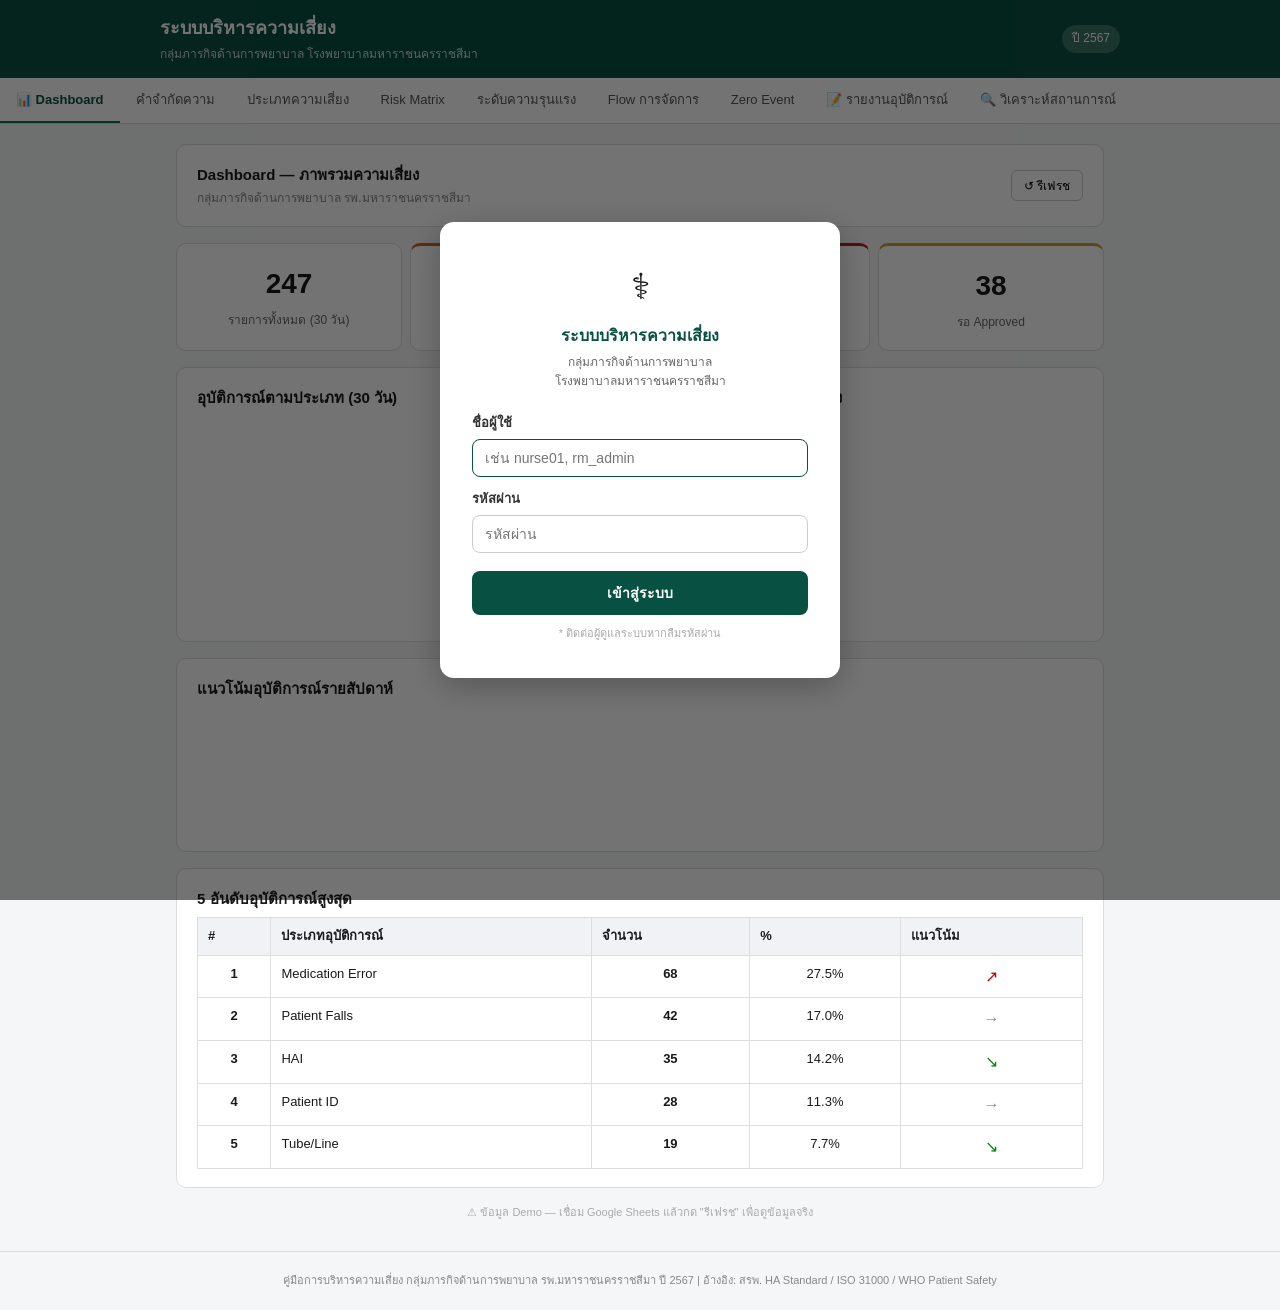
==== index.html @ 4224be3a "Add files via upload" ====
<!DOCTYPE html>
<html lang="th">
<head>
  <meta charset="UTF-8" />
  <meta name="viewport" content="width=device-width, initial-scale=1.0" />
  <title>ระบบบริหารความเสี่ยง — รพ.มหาราชนครราชสีมา</title>
  <link rel="stylesheet" href="css/style.css" />
  <link rel="stylesheet" href="css/auth.css" />
</head>
<body>

  <header class="app-header">
    <div class="header-inner">
      <div>
        <h1>ระบบบริหารความเสี่ยง</h1>
        <p>กลุ่มภารกิจด้านการพยาบาล โรงพยาบาลมหาราชนครราชสีมา</p>
      </div>
      <span class="version-badge">ปี 2567</span>
    </div>
  </header>

  <nav class="tab-nav" id="tab-nav">
    <button class="tab-btn active" data-tab="dashboard">📊 Dashboard</button>
    <button class="tab-btn" data-tab="knowledge">คำจำกัดความ</button>
    <button class="tab-btn" data-tab="types">ประเภทความเสี่ยง</button>
    <button class="tab-btn" data-tab="matrix">Risk Matrix</button>
    <button class="tab-btn" data-tab="severity">ระดับความรุนแรง</button>
    <button class="tab-btn" data-tab="flow">Flow การจัดการ</button>
    <button class="tab-btn" data-tab="zero">Zero Event</button>
    <button class="tab-btn" data-tab="report">📝 รายงานอุบัติการณ์</button>
    <button class="tab-btn" data-tab="analyze">🔍 วิเคราะห์สถานการณ์</button>
  </nav>

  <main class="app-main">
    <section id="tab-dashboard" class="tab-section active" data-page="pages/dashboard.html"></section>
    <section id="tab-knowledge" class="tab-section"        data-page="pages/knowledge.html"></section>
    <section id="tab-types"     class="tab-section"        data-page="pages/types.html"></section>
    <section id="tab-matrix"    class="tab-section"        data-page="pages/matrix.html"></section>
    <section id="tab-severity"  class="tab-section"        data-page="pages/severity.html"></section>
    <section id="tab-flow"      class="tab-section"        data-page="pages/flow.html"></section>
    <section id="tab-zero"      class="tab-section"        data-page="pages/zero.html"></section>
    <section id="tab-report"    class="tab-section"        data-page="pages/report.html"></section>
    <section id="tab-analyze"   class="tab-section"        data-page="pages/analyze.html"></section>
  </main>

  <footer class="app-footer">
    คู่มือการบริหารความเสี่ยง กลุ่มภารกิจด้านการพยาบาล รพ.มหาราชนครราชสีมา ปี 2567 |
    อ้างอิง: สรพ. HA Standard / ISO 31000 / WHO Patient Safety
  </footer>

  <script src="js/config.js"></script>
  <script src="js/auth.js"></script>
  <script src="js/app.js"></script>
  <script src="js/matrix.js"></script>
  <script src="js/dashboard.js"></script>
  <script src="js/report.js"></script>
  <script src="js/analyzer.js"></script>
  <script src="js/pdf.js"></script>
</body>
</html>
---- css/style.css ----
/* ===========================
   Hospital Risk App — style.css
   =========================== */

:root {
  --teal-50: #E1F5EE; --teal-600: #0F6E56; --teal-800: #085041;
  --blue-50: #E6F1FB; --blue-600: #185FA5; --blue-800: #0C447C;
  --amber-50: #FAEEDA; --amber-600: #854F0B; --amber-800: #633806;
  --red-50: #FCEBEB; --red-600: #A32D2D; --red-800: #791F1F;
  --purple-50: #EEEDFE; --purple-600: #534AB7; --purple-800: #3C3489;
  --green-50: #EAF3DE; --green-600: #3B6D11; --green-800: #27500A;
  --coral-50: #FAECE7; --coral-800: #712B13;

  --text-primary: #1a1a1a;
  --text-secondary: #555;
  --text-muted: #888;
  --border: #ddd;
  --bg: #f5f6f8;
  --surface: #fff;
  --radius: 10px;
  --radius-sm: 6px;
}

* { box-sizing: border-box; margin: 0; padding: 0; }
body { font-family: 'Segoe UI', 'Noto Sans Thai', sans-serif; background: var(--bg); color: var(--text-primary); font-size: 14px; line-height: 1.6; }

/* ---- HEADER ---- */
.app-header { background: var(--teal-800); color: #fff; padding: 14px 20px; }
.header-inner { max-width: 960px; margin: 0 auto; display: flex; align-items: center; justify-content: space-between; }
.app-header h1 { font-size: 18px; font-weight: 600; }
.app-header p { font-size: 12px; opacity: .8; margin-top: 2px; }
.version-badge { background: rgba(255,255,255,.2); padding: 4px 10px; border-radius: 99px; font-size: 12px; white-space: nowrap; }

/* ---- NAV ---- */
.tab-nav { background: var(--surface); border-bottom: 1px solid var(--border); display: flex; gap: 0; overflow-x: auto; }
.tab-nav::-webkit-scrollbar { height: 0; }
.tab-btn { padding: 11px 16px; font-size: 13px; font-family: inherit; background: none; border: none; border-bottom: 2px solid transparent; cursor: pointer; color: var(--text-secondary); white-space: nowrap; transition: all .15s; }
.tab-btn:hover { color: var(--teal-600); background: var(--teal-50); }
.tab-btn.active { color: var(--teal-800); border-bottom-color: var(--teal-600); font-weight: 600; }

/* ---- MAIN ---- */
.app-main { max-width: 960px; margin: 0 auto; padding: 20px 16px; }
.tab-section { display: none; }
.tab-section.active { display: block; }

/* ---- CARDS ---- */
.card { background: var(--surface); border: 1px solid var(--border); border-radius: var(--radius); padding: 18px 20px; margin-bottom: 16px; }
.card-title { font-size: 15px; font-weight: 600; color: var(--text-primary); margin-bottom: 6px; }
.card-sub { font-size: 12px; color: var(--text-muted); margin-bottom: 12px; }

/* ---- GRID ---- */
.grid-2 { display: grid; grid-template-columns: repeat(auto-fit, minmax(260px, 1fr)); gap: 12px; }
.grid-3 { display: grid; grid-template-columns: repeat(auto-fit, minmax(200px, 1fr)); gap: 10px; }
.grid-4 { display: grid; grid-template-columns: repeat(auto-fit, minmax(160px, 1fr)); gap: 8px; }

/* ---- BADGE ---- */
.badge { display: inline-block; padding: 2px 9px; border-radius: 99px; font-size: 11px; font-weight: 600; }
.badge-teal { background: var(--teal-50); color: var(--teal-800); }
.badge-blue { background: var(--blue-50); color: var(--blue-800); }
.badge-amber { background: var(--amber-50); color: var(--amber-800); }
.badge-red { background: var(--red-50); color: var(--red-800); }
.badge-purple { background: var(--purple-50); color: var(--purple-800); }
.badge-green { background: var(--green-50); color: var(--green-800); }

/* ---- INFO BLOCKS ---- */
.info-block { padding: 12px 14px; border-radius: var(--radius-sm); margin-bottom: 8px; }
.info-block-title { font-size: 13px; font-weight: 600; margin-bottom: 3px; }
.info-block-desc { font-size: 12px; opacity: .85; }

/* ---- TABLE ---- */
.data-table { width: 100%; border-collapse: collapse; font-size: 13px; }
.data-table th, .data-table td { border: 1px solid var(--border); padding: 8px 10px; text-align: left; vertical-align: top; }
.data-table th { background: #f0f2f5; font-weight: 600; }
.data-table tr:hover td { background: #fafbfc; }

/* ---- RISK TYPE CARDS ---- */
.type-card { background: var(--surface); border: 1px solid var(--border); border-left-width: 4px; border-radius: var(--radius); padding: 14px 16px; cursor: pointer; transition: all .15s; }
.type-card:hover { box-shadow: 0 2px 8px rgba(0,0,0,.08); transform: translateY(-1px); }
.type-card.selected { box-shadow: 0 0 0 2px currentColor; }
.type-card-title { font-size: 13px; font-weight: 600; margin: 6px 0 4px; }
.type-card-desc { font-size: 12px; color: var(--text-secondary); line-height: 1.5; }
.detail-panel { margin-top: 12px; padding: 16px; background: #f8f9fa; border-radius: var(--radius); border-left: 4px solid var(--teal-600); display: none; }
.detail-panel.show { display: block; }
.detail-panel h3 { font-size: 14px; font-weight: 600; margin-bottom: 8px; }
.bullet-list { list-style: none; }
.bullet-list li { font-size: 13px; color: var(--text-secondary); padding: 4px 0 4px 16px; position: relative; }
.bullet-list li::before { content: "–"; position: absolute; left: 0; color: var(--text-muted); }

/* ---- MATRIX ---- */
.matrix-scroll { overflow-x: auto; }
.matrix-tbl { border-collapse: collapse; min-width: 480px; }
.matrix-tbl th, .matrix-tbl td { border: 1px solid #ccc; text-align: center; }
.matrix-tbl th { background: #f0f2f5; font-size: 12px; padding: 8px 6px; }
.matrix-cell { width: 76px; height: 56px; cursor: pointer; transition: filter .12s; vertical-align: middle; }
.matrix-cell:hover { filter: brightness(.85); }
.cell-score { font-size: 18px; font-weight: 700; display: block; }
.cell-tag { font-size: 10px; display: block; }
.matrix-legend { display: flex; flex-wrap: wrap; gap: 10px; margin-bottom: 14px; }
.leg-item { display: flex; align-items: center; gap: 6px; font-size: 12px; color: var(--text-secondary); }
.leg-box { width: 14px; height: 14px; border-radius: 3px; }
.matrix-tooltip { display: none; margin-top: 12px; padding: 14px; background: #f8f9fa; border-radius: var(--radius); border-left: 4px solid #ccc; }
.matrix-tooltip.show { display: block; }
.matrix-tooltip-title { font-size: 14px; font-weight: 600; margin-bottom: 6px; }
.matrix-tooltip-body { font-size: 13px; color: var(--text-secondary); line-height: 1.7; }

/* ---- SEVERITY / LIKELIHOOD ---- */
.sev-row { display: flex; align-items: flex-start; border-bottom: 1px solid var(--border); }
.sev-row:last-child { border: none; }
.sev-num { width: 40px; height: 40px; display: flex; align-items: center; justify-content: center; font-size: 16px; font-weight: 700; flex-shrink: 0; }
.sev-body { padding: 10px 12px; flex: 1; }
.sev-label { font-size: 13px; font-weight: 600; }
.sev-desc { font-size: 12px; color: var(--text-secondary); margin-top: 2px; }
.sev-note { font-size: 11px; color: var(--text-muted); margin-top: 3px; font-style: italic; }
.sev-equiv { display: inline-block; margin-top: 5px; font-size: 10px; padding: 2px 8px; border-radius: 99px; }

/* ---- FLOW ---- */
.flow-list { display: flex; flex-direction: column; gap: 0; }
.flow-step { display: flex; gap: 14px; padding: 12px 0; position: relative; cursor: pointer; }
.flow-step:not(:last-child)::after { content: ""; position: absolute; left: 17px; top: 50px; bottom: -12px; width: 2px; background: var(--border); }
.flow-dot { width: 36px; height: 36px; border-radius: 50%; display: flex; align-items: center; justify-content: center; font-size: 14px; font-weight: 700; flex-shrink: 0; }
.flow-body { flex: 1; padding-top: 4px; }
.flow-title { font-size: 14px; font-weight: 600; }
.flow-sub { font-size: 12px; color: var(--text-secondary); margin-top: 2px; }
.flow-detail { font-size: 13px; color: var(--text-secondary); margin-top: 10px; padding: 12px 14px; background: #f8f9fa; border-radius: var(--radius-sm); display: none; line-height: 1.7; }
.flow-detail.show { display: block; }
.flow-chev { font-size: 11px; color: var(--text-muted); padding-top: 8px; flex-shrink: 0; transition: transform .2s; }
.flow-chev.open { transform: rotate(180deg); }

/* ---- FORM ---- */
.form-group { margin-bottom: 16px; }
.form-label { display: block; font-size: 13px; font-weight: 600; margin-bottom: 5px; color: var(--text-primary); }
.form-label span { color: #c00; font-size: 12px; }
.form-input, .form-select, .form-textarea {
  width: 100%; padding: 9px 12px; font-size: 13px; font-family: inherit;
  border: 1px solid var(--border); border-radius: var(--radius-sm);
  background: #fff; color: var(--text-primary); transition: border .15s;
}
.form-input:focus, .form-select:focus, .form-textarea:focus { outline: none; border-color: var(--teal-600); }
.form-textarea { min-height: 80px; resize: vertical; }
.form-row { display: grid; grid-template-columns: 1fr 1fr; gap: 14px; }
@media (max-width: 500px) { .form-row { grid-template-columns: 1fr; } }
.form-section-title { font-size: 13px; font-weight: 700; color: var(--teal-800); border-bottom: 1px solid var(--border); padding-bottom: 6px; margin: 18px 0 12px; }
.submit-btn { display: block; width: 100%; padding: 11px; font-size: 14px; font-weight: 700; font-family: inherit; background: var(--teal-600); color: #fff; border: none; border-radius: var(--radius-sm); cursor: pointer; transition: background .15s; }
.submit-btn:hover { background: var(--teal-800); }
.submit-btn:disabled { background: #aaa; cursor: not-allowed; }

.score-display { display: flex; align-items: center; gap: 10px; padding: 12px 14px; border-radius: var(--radius-sm); border: 2px solid; margin-top: 12px; }
.score-num { font-size: 28px; font-weight: 700; }
.score-label { font-size: 14px; font-weight: 600; }
.score-action { font-size: 12px; margin-top: 3px; }

.status-bar { padding: 12px 16px; border-radius: var(--radius-sm); font-size: 13px; text-align: center; display: none; }
.status-bar.show { display: block; }
.status-success { background: var(--green-50); color: var(--green-800); border: 1px solid #aee0a0; }
.status-error { background: var(--red-50); color: var(--red-800); border: 1px solid #f0aaaa; }
.status-loading { background: var(--blue-50); color: var(--blue-800); border: 1px solid #a8c8f0; }

/* ---- ANALYZER ---- */
.example-chips { display: flex; flex-wrap: wrap; gap: 6px; margin: 8px 0; }
.chip { font-size: 11px; padding: 4px 10px; border: 1px solid var(--border); border-radius: 99px; background: #fff; color: var(--text-secondary); cursor: pointer; font-family: inherit; transition: all .12s; }
.chip:hover { background: var(--teal-50); color: var(--teal-800); border-color: var(--teal-600); }
.result-row { display: flex; justify-content: space-between; align-items: center; padding: 9px 0; border-bottom: 1px solid var(--border); font-size: 13px; }
.result-row:last-child { border: none; }
.result-label { color: var(--text-secondary); }
.result-val { font-weight: 600; }
.action-item { display: flex; gap: 8px; align-items: flex-start; padding: 5px 0; font-size: 13px; color: var(--text-secondary); }
.action-n { width: 20px; height: 20px; border-radius: 50%; background: var(--teal-50); color: var(--teal-800); display: flex; align-items: center; justify-content: center; font-size: 11px; font-weight: 700; flex-shrink: 0; }

/* ---- BAND CARDS ---- */
.band-card { padding: 12px 14px; border-radius: var(--radius-sm); }
.band-score { font-size: 20px; font-weight: 700; }
.band-label { font-size: 13px; font-weight: 600; margin-top: 2px; }
.band-action { font-size: 11px; margin-top: 4px; opacity: .85; }
.band-time { font-size: 11px; font-weight: 600; margin-top: 3px; }

/* ---- ZERO EVENT ---- */
.zero-item { display: flex; gap: 10px; padding: 10px 0; border-bottom: 1px solid var(--border); }
.zero-item:last-child { border: none; }
.zero-num { width: 24px; height: 24px; border-radius: 4px; background: var(--red-50); color: var(--red-800); display: flex; align-items: center; justify-content: center; font-size: 12px; font-weight: 700; flex-shrink: 0; }

/* ---- FOOTER ---- */
.app-footer { text-align: center; font-size: 11px; color: var(--text-muted); padding: 20px 16px; border-top: 1px solid var(--border); margin-top: 10px; }

/* ---- RESPONSIVE ---- */
@media (max-width: 640px) {
  .app-header h1 { font-size: 15px; }
  .tab-btn { padding: 10px 12px; font-size: 12px; }
  .card { padding: 14px 16px; }
}
---- css/auth.css ----
/* auth.css — Login screen & user bar */
#login-overlay {
  position:fixed;inset:0;background:rgba(0,0,0,.55);
  display:flex;align-items:center;justify-content:center;z-index:9999;
}
.login-box {
  background:#fff;border-radius:14px;padding:36px 32px;width:100%;max-width:400px;
  box-shadow:0 8px 32px rgba(0,0,0,.25);
}
.login-logo { text-align:center;margin-bottom:22px; }
.login-logo-icon { font-size:36px;margin-bottom:8px; }
.login-logo h2 { font-size:16px;font-weight:700;color:#085041; }
.login-logo p  { font-size:12px;color:#666;margin-top:4px;line-height:1.6; }
.login-error { background:#FFEBEB;color:#8B0000;border:1px solid #f0aaaa;padding:8px 12px;border-radius:6px;font-size:12px;margin-bottom:12px; }
.login-label { display:block;font-size:13px;font-weight:600;margin-bottom:5px;color:#333; }
.login-input {
  width:100%;padding:10px 12px;font-size:14px;border:1px solid #ccc;
  border-radius:8px;font-family:inherit;transition:border .15s;
}
.login-input:focus { outline:none;border-color:#085041; }
.login-btn {
  display:block;width:100%;margin-top:18px;padding:11px;font-size:14px;font-weight:700;
  font-family:inherit;background:#085041;color:#fff;border:none;border-radius:8px;cursor:pointer;
  transition:background .15s;
}
.login-btn:hover { background:#0F6E56; }
.login-hint { font-size:11px;color:#aaa;text-align:center;margin-top:10px; }

/* user bar */
.user-bar {
  display:flex;align-items:center;gap:12px;margin-left:auto;
  font-size:12px;color:rgba(255,255,255,.9);
}
.user-role-badge {
  display:inline-block;background:rgba(255,255,255,.2);
  padding:1px 8px;border-radius:99px;font-size:11px;margin-left:4px;
}
.logout-btn {
  font-size:12px;padding:4px 12px;border:1px solid rgba(255,255,255,.4);
  border-radius:99px;background:transparent;color:#fff;cursor:pointer;
  font-family:inherit;transition:background .15s;
}
.logout-btn:hover { background:rgba(255,255,255,.15); }
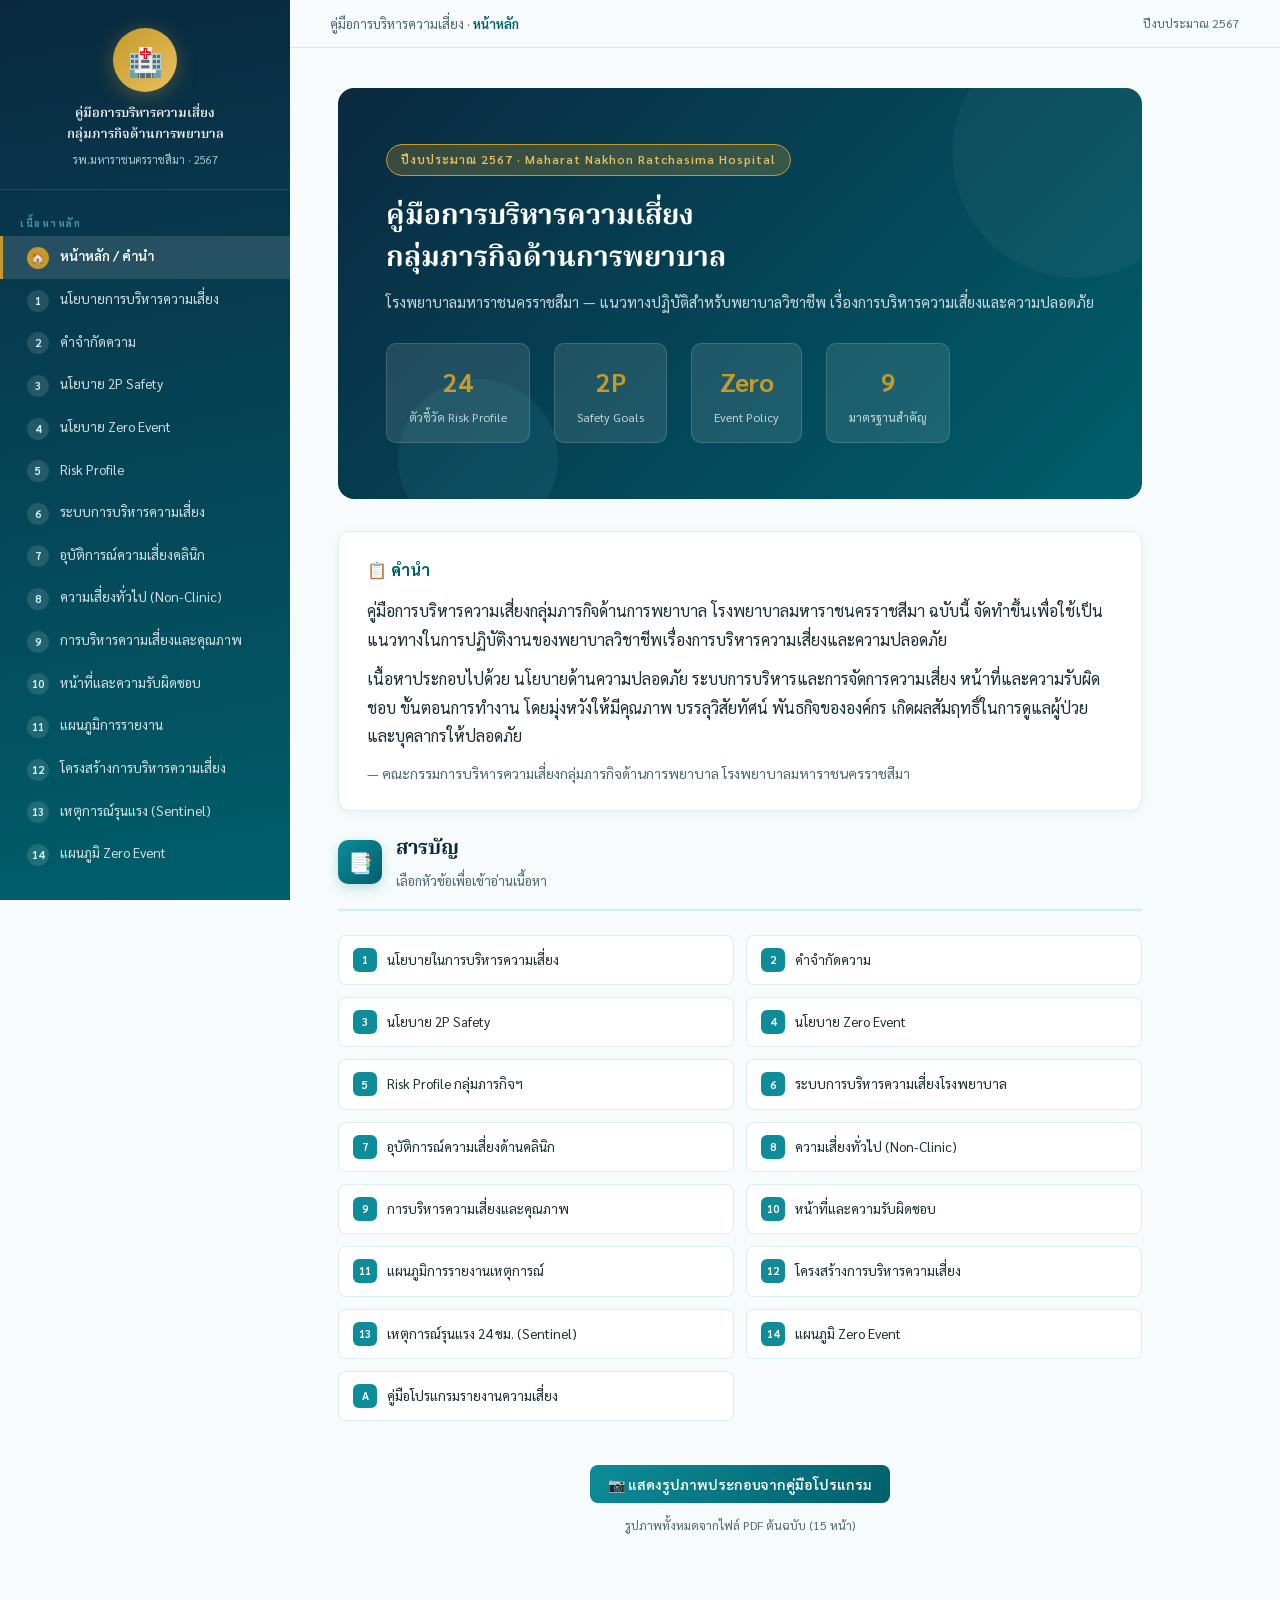
==== commit 80f753df: "Update index.html" ====
--- a/index.html
+++ b/index.html
@@ -1,60 +1,1830 @@
 <!DOCTYPE html>
 <html lang="th">
 <head>
-  <meta charset="UTF-8" />
-  <meta name="viewport" content="width=device-width, initial-scale=1.0" />
-  <title>ระบบบริหารความเสี่ยง — รพ.มหาราชนครราชสีมา</title>
-  <link rel="stylesheet" href="css/style.css" />
-  <link rel="stylesheet" href="css/auth.css" />
+<meta charset="UTF-8">
+<meta name="viewport" content="width=device-width, initial-scale=1.0">
+<title>คู่มือการบริหารความเสี่ยง กลุ่มภารกิจด้านการพยาบาล รพ.มหาราชนครราชสีมา</title>
+<link rel="preconnect" href="https://fonts.googleapis.com">
+<link rel="preconnect" href="https://fonts.gstatic.com" crossorigin>
+<link href="https://fonts.googleapis.com/css2?family=Sarabun:wght@300;400;500;600;700&family=Noto+Serif+Thai:wght@400;600;700&display=swap" rel="stylesheet">
+<style>
+  :root {
+    --teal-dark: #005f6b;
+    --teal-mid: #0e8c99;
+    --teal-light: #5ec8d4;
+    --teal-pale: #cef0f4;
+    --cream: #f7fbfb;
+    --navy: #0a2940;
+    --gold: #c59a2a;
+    --text-main: #1a2e35;
+    --text-muted: #4a6870;
+    --sidebar-w: 290px;
+  }
+
+  * { box-sizing: border-box; margin: 0; padding: 0; }
+
+  body {
+    font-family: 'Sarabun', sans-serif;
+    background: var(--cream);
+    color: var(--text-main);
+    display: flex;
+    min-height: 100vh;
+    font-size: 16px;
+    line-height: 1.8;
+  }
+
+  /* ===== SIDEBAR ===== */
+  #sidebar {
+    width: var(--sidebar-w);
+    min-width: var(--sidebar-w);
+    background: linear-gradient(170deg, var(--navy) 0%, var(--teal-dark) 100%);
+    position: fixed;
+    top: 0; left: 0;
+    height: 100vh;
+    overflow-y: auto;
+    z-index: 100;
+    transition: transform 0.3s ease;
+    display: flex;
+    flex-direction: column;
+  }
+
+  #sidebar::-webkit-scrollbar { width: 4px; }
+  #sidebar::-webkit-scrollbar-thumb { background: var(--teal-light); border-radius: 4px; }
+
+  .sidebar-header {
+    padding: 28px 20px 20px;
+    border-bottom: 1px solid rgba(255,255,255,0.12);
+    text-align: center;
+  }
+
+  .sidebar-logo {
+    width: 64px; height: 64px;
+    background: linear-gradient(135deg, var(--gold), #e8c060);
+    border-radius: 50%;
+    display: flex; align-items: center; justify-content: center;
+    margin: 0 auto 12px;
+    font-size: 28px;
+    box-shadow: 0 4px 20px rgba(197,154,42,0.35);
+  }
+
+  .sidebar-title {
+    color: #fff;
+    font-family: 'Noto Serif Thai', serif;
+    font-size: 13px;
+    font-weight: 600;
+    line-height: 1.6;
+    opacity: 0.95;
+  }
+
+  .sidebar-subtitle {
+    color: var(--teal-pale);
+    font-size: 11px;
+    margin-top: 4px;
+    opacity: 0.8;
+  }
+
+  nav { flex: 1; padding: 12px 0; }
+
+  .nav-section-label {
+    padding: 12px 20px 4px;
+    font-size: 10px;
+    font-weight: 700;
+    letter-spacing: 1.5px;
+    text-transform: uppercase;
+    color: var(--teal-light);
+    opacity: 0.7;
+  }
+
+  .nav-item {
+    display: block;
+    padding: 10px 20px 10px 24px;
+    color: rgba(255,255,255,0.82);
+    text-decoration: none;
+    font-size: 13.5px;
+    font-weight: 400;
+    cursor: pointer;
+    border-left: 3px solid transparent;
+    transition: all 0.2s ease;
+    position: relative;
+    line-height: 1.5;
+  }
+
+  .nav-item:hover {
+    background: rgba(255,255,255,0.08);
+    color: #fff;
+    border-left-color: var(--teal-light);
+  }
+
+  .nav-item.active {
+    background: rgba(255,255,255,0.12);
+    color: #fff;
+    border-left-color: var(--gold);
+    font-weight: 600;
+  }
+
+  .nav-num {
+    display: inline-block;
+    width: 22px;
+    height: 22px;
+    background: rgba(255,255,255,0.12);
+    border-radius: 50%;
+    font-size: 11px;
+    font-weight: 700;
+    text-align: center;
+    line-height: 22px;
+    margin-right: 8px;
+    flex-shrink: 0;
+    vertical-align: middle;
+    color: var(--teal-pale);
+  }
+
+  .nav-item.active .nav-num {
+    background: var(--gold);
+    color: var(--navy);
+  }
+
+  /* ===== MAIN CONTENT ===== */
+  #main {
+    margin-left: var(--sidebar-w);
+    flex: 1;
+    min-height: 100vh;
+  }
+
+  /* Top bar */
+  #topbar {
+    position: sticky;
+    top: 0;
+    background: rgba(247,251,251,0.92);
+    backdrop-filter: blur(12px);
+    -webkit-backdrop-filter: blur(12px);
+    border-bottom: 1px solid rgba(14,140,153,0.15);
+    padding: 12px 40px;
+    display: flex;
+    align-items: center;
+    justify-content: space-between;
+    z-index: 50;
+  }
+
+  .topbar-breadcrumb {
+    font-size: 13px;
+    color: var(--text-muted);
+  }
+  .topbar-breadcrumb span { color: var(--teal-dark); font-weight: 600; }
+
+  .menu-toggle {
+    display: none;
+    background: var(--teal-dark);
+    color: #fff;
+    border: none;
+    border-radius: 6px;
+    padding: 8px 12px;
+    cursor: pointer;
+    font-size: 18px;
+  }
+
+  /* Content area */
+  #content {
+    padding: 40px 48px 80px;
+    max-width: 900px;
+  }
+
+  /* Section styles */
+  .section {
+    display: none;
+    animation: fadeIn 0.4s ease;
+  }
+
+  .section.active { display: block; }
+
+  @keyframes fadeIn {
+    from { opacity: 0; transform: translateY(10px); }
+    to   { opacity: 1; transform: translateY(0); }
+  }
+
+  /* Cover / home section */
+  .cover-hero {
+    background: linear-gradient(135deg, var(--navy) 0%, var(--teal-dark) 100%);
+    border-radius: 16px;
+    padding: 56px 48px;
+    color: #fff;
+    margin-bottom: 32px;
+    position: relative;
+    overflow: hidden;
+  }
+
+  .cover-hero::before {
+    content: '';
+    position: absolute;
+    top: -60px; right: -60px;
+    width: 250px; height: 250px;
+    border-radius: 50%;
+    background: rgba(255,255,255,0.04);
+  }
+
+  .cover-hero::after {
+    content: '';
+    position: absolute;
+    bottom: -40px; left: 60px;
+    width: 160px; height: 160px;
+    border-radius: 50%;
+    background: rgba(94,200,212,0.08);
+  }
+
+  .cover-badge {
+    display: inline-block;
+    background: rgba(197,154,42,0.25);
+    border: 1px solid var(--gold);
+    color: #e8c060;
+    font-size: 12px;
+    font-weight: 600;
+    letter-spacing: 1px;
+    padding: 4px 14px;
+    border-radius: 20px;
+    margin-bottom: 20px;
+  }
+
+  .cover-hero h1 {
+    font-family: 'Noto Serif Thai', serif;
+    font-size: 28px;
+    font-weight: 700;
+    line-height: 1.5;
+    margin-bottom: 8px;
+  }
+
+  .cover-hero p {
+    font-size: 15px;
+    opacity: 0.78;
+    margin-bottom: 28px;
+  }
+
+  .cover-stats {
+    display: flex;
+    gap: 24px;
+    flex-wrap: wrap;
+  }
+
+  .stat-box {
+    background: rgba(255,255,255,0.1);
+    border: 1px solid rgba(255,255,255,0.15);
+    border-radius: 10px;
+    padding: 14px 22px;
+    text-align: center;
+    min-width: 110px;
+  }
+
+  .stat-num {
+    font-size: 26px;
+    font-weight: 700;
+    color: var(--gold);
+    display: block;
+  }
+
+  .stat-label {
+    font-size: 12px;
+    opacity: 0.75;
+    margin-top: 2px;
+  }
+
+  /* Section heading */
+  .section-heading {
+    display: flex;
+    align-items: center;
+    gap: 14px;
+    margin-bottom: 24px;
+    padding-bottom: 16px;
+    border-bottom: 2px solid var(--teal-pale);
+  }
+
+  .heading-icon {
+    width: 44px; height: 44px;
+    background: linear-gradient(135deg, var(--teal-mid), var(--teal-dark));
+    border-radius: 10px;
+    display: flex; align-items: center; justify-content: center;
+    font-size: 20px;
+    flex-shrink: 0;
+    box-shadow: 0 4px 12px rgba(14,140,153,0.25);
+  }
+
+  .section-heading h2 {
+    font-family: 'Noto Serif Thai', serif;
+    font-size: 20px;
+    color: var(--navy);
+    font-weight: 700;
+  }
+
+  .section-heading .sub {
+    font-size: 13px;
+    color: var(--text-muted);
+    margin-top: 2px;
+  }
+
+  /* Card */
+  .card {
+    background: #fff;
+    border-radius: 12px;
+    border: 1px solid rgba(14,140,153,0.12);
+    padding: 24px 28px;
+    margin-bottom: 20px;
+    box-shadow: 0 2px 12px rgba(0,95,107,0.06);
+    transition: box-shadow 0.2s;
+  }
+
+  .card:hover { box-shadow: 0 4px 20px rgba(0,95,107,0.12); }
+
+  .card h3 {
+    font-size: 16px;
+    font-weight: 700;
+    color: var(--teal-dark);
+    margin-bottom: 12px;
+    display: flex;
+    align-items: center;
+    gap: 8px;
+  }
+
+  .card p { color: var(--text-main); margin-bottom: 10px; }
+  .card p:last-child { margin-bottom: 0; }
+
+  /* Definition term */
+  .def-term {
+    background: linear-gradient(90deg, var(--teal-pale), transparent);
+    border-left: 4px solid var(--teal-mid);
+    border-radius: 0 8px 8px 0;
+    padding: 14px 18px;
+    margin-bottom: 14px;
+  }
+
+  .def-term strong {
+    color: var(--teal-dark);
+    font-size: 15px;
+    display: block;
+    margin-bottom: 4px;
+  }
+
+  .def-term p { margin: 0; font-size: 14.5px; color: var(--text-main); }
+
+  /* Alert boxes */
+  .alert {
+    border-radius: 10px;
+    padding: 16px 20px;
+    margin-bottom: 16px;
+    display: flex;
+    gap: 12px;
+    align-items: flex-start;
+  }
+
+  .alert-icon { font-size: 20px; flex-shrink: 0; margin-top: 2px; }
+
+  .alert-info { background: #e8f7f9; border: 1px solid var(--teal-light); }
+  .alert-warn { background: #fff8e8; border: 1px solid var(--gold); }
+  .alert-danger { background: #fff0f0; border: 1px solid #e05555; }
+  .alert-success { background: #f0fff4; border: 1px solid #48bb78; }
+
+  .alert-info .alert-title { color: var(--teal-dark); }
+  .alert-warn .alert-title { color: #8a6a00; }
+  .alert-danger .alert-title { color: #c53030; }
+  .alert-success .alert-title { color: #276749; }
+
+  .alert-title { font-weight: 700; font-size: 14px; margin-bottom: 4px; }
+  .alert p { font-size: 14px; margin: 0; }
+
+  /* Table */
+  .tbl-wrap { overflow-x: auto; margin-bottom: 20px; }
+
+  table {
+    width: 100%;
+    border-collapse: collapse;
+    font-size: 14px;
+  }
+
+  thead { background: linear-gradient(90deg, var(--teal-dark), var(--teal-mid)); color: #fff; }
+
+  thead th {
+    padding: 12px 14px;
+    text-align: left;
+    font-weight: 600;
+    font-size: 13px;
+  }
+
+  tbody tr { border-bottom: 1px solid #e2eff1; }
+  tbody tr:nth-child(even) { background: #f0fafc; }
+  tbody td { padding: 11px 14px; vertical-align: top; }
+
+  .badge {
+    display: inline-block;
+    padding: 2px 10px;
+    border-radius: 12px;
+    font-size: 12px;
+    font-weight: 600;
+  }
+
+  .badge-low { background: #e8f5e9; color: #2e7d32; }
+  .badge-med { background: #fff8e1; color: #f57f17; }
+  .badge-high { background: #ffebee; color: #c62828; }
+  .badge-teal { background: var(--teal-pale); color: var(--teal-dark); }
+
+  /* Risk level severity colors */
+  .sev-A, .sev-B { color: #1b5e20; background: #e8f5e9; }
+  .sev-C, .sev-D { color: #e65100; background: #fff3e0; }
+  .sev-E, .sev-F { color: #bf360c; background: #fbe9e7; }
+  .sev-G, .sev-H, .sev-I { color: #b71c1c; background: #ffebee; }
+
+  .sev-badge {
+    display: inline-block;
+    padding: 3px 10px;
+    border-radius: 6px;
+    font-weight: 700;
+    font-size: 13px;
+  }
+
+  /* Policy box */
+  .policy-box {
+    background: #fff;
+    border: 2px solid var(--teal-mid);
+    border-radius: 14px;
+    padding: 28px;
+    margin-bottom: 20px;
+    position: relative;
+  }
+
+  .policy-box h3 {
+    font-family: 'Noto Serif Thai', serif;
+    color: var(--navy);
+    font-size: 17px;
+    margin-bottom: 16px;
+    padding-bottom: 10px;
+    border-bottom: 1px dashed var(--teal-pale);
+  }
+
+  /* Goal items */
+  .goal-row {
+    display: grid;
+    grid-template-columns: 1fr 1fr;
+    gap: 16px;
+    margin-bottom: 16px;
+  }
+
+  .goal-card {
+    background: linear-gradient(135deg, var(--navy), var(--teal-dark));
+    border-radius: 10px;
+    padding: 18px;
+    color: #fff;
+  }
+
+  .goal-card .letter {
+    font-size: 28px;
+    font-weight: 900;
+    color: var(--gold);
+    line-height: 1;
+  }
+
+  .goal-card .patient-label {
+    font-size: 12px;
+    color: var(--teal-pale);
+    text-transform: uppercase;
+    letter-spacing: 1px;
+    margin-top: 2px;
+    margin-bottom: 6px;
+  }
+
+  .goal-card .patient-title {
+    font-size: 13.5px;
+    font-weight: 600;
+    margin-bottom: 4px;
+  }
+
+  .goal-card .personnel-title {
+    font-size: 12px;
+    opacity: 0.75;
+    border-top: 1px solid rgba(255,255,255,0.15);
+    padding-top: 6px;
+    margin-top: 6px;
+  }
+
+  /* Numbered list */
+  .num-list { list-style: none; padding: 0; }
+  .num-list li {
+    display: flex;
+    gap: 12px;
+    margin-bottom: 14px;
+    align-items: flex-start;
+  }
+
+  .num-circle {
+    width: 26px; height: 26px;
+    background: var(--teal-mid);
+    color: #fff;
+    border-radius: 50%;
+    display: flex; align-items: center; justify-content: center;
+    font-size: 12px;
+    font-weight: 700;
+    flex-shrink: 0;
+    margin-top: 1px;
+  }
+
+  /* Flow diagram */
+  .flow-box {
+    background: #fff;
+    border: 2px solid var(--teal-light);
+    border-radius: 10px;
+    padding: 14px 20px;
+    text-align: center;
+    font-size: 14px;
+    font-weight: 600;
+    color: var(--teal-dark);
+    margin: 8px 0;
+    position: relative;
+  }
+
+  .flow-arrow {
+    text-align: center;
+    color: var(--teal-mid);
+    font-size: 20px;
+    margin: 4px 0;
+  }
+
+  .flow-container { max-width: 480px; margin: 0 auto; }
+
+  /* Timeline / steps */
+  .step-list { padding: 0; list-style: none; }
+
+  .step-item {
+    display: flex;
+    gap: 16px;
+    margin-bottom: 20px;
+    position: relative;
+  }
+
+  .step-item::before {
+    content: '';
+    position: absolute;
+    left: 17px;
+    top: 36px;
+    bottom: -20px;
+    width: 2px;
+    background: var(--teal-pale);
+  }
+
+  .step-item:last-child::before { display: none; }
+
+  .step-dot {
+    width: 36px; height: 36px;
+    background: linear-gradient(135deg, var(--teal-mid), var(--teal-dark));
+    border-radius: 50%;
+    display: flex; align-items: center; justify-content: center;
+    color: #fff;
+    font-size: 13px;
+    font-weight: 700;
+    flex-shrink: 0;
+    box-shadow: 0 3px 10px rgba(14,140,153,0.3);
+  }
+
+  .step-content { flex: 1; }
+
+  .step-content h4 {
+    font-size: 15px;
+    font-weight: 700;
+    color: var(--teal-dark);
+    margin-bottom: 6px;
+  }
+
+  .step-content p { font-size: 14px; color: var(--text-main); margin-bottom: 0; }
+
+  /* Highlight box */
+  .highlight-box {
+    background: linear-gradient(135deg, var(--teal-dark), var(--navy));
+    color: #fff;
+    border-radius: 12px;
+    padding: 20px 24px;
+    margin: 20px 0;
+    font-size: 14px;
+    line-height: 1.8;
+  }
+
+  .highlight-box h4 {
+    color: var(--gold);
+    font-size: 15px;
+    font-weight: 700;
+    margin-bottom: 10px;
+  }
+
+  /* Divider */
+  .divider {
+    height: 1px;
+    background: linear-gradient(90deg, var(--teal-light), transparent);
+    margin: 28px 0;
+  }
+
+  /* TOC (table of contents) */
+  .toc-grid {
+    display: grid;
+    grid-template-columns: 1fr 1fr;
+    gap: 12px;
+  }
+
+  .toc-item {
+    display: flex;
+    align-items: center;
+    gap: 10px;
+    padding: 12px 14px;
+    background: #fff;
+    border: 1px solid rgba(14,140,153,0.15);
+    border-radius: 8px;
+    cursor: pointer;
+    text-decoration: none;
+    color: var(--text-main);
+    font-size: 13.5px;
+    transition: all 0.2s;
+  }
+
+  .toc-item:hover {
+    background: var(--teal-pale);
+    border-color: var(--teal-mid);
+    color: var(--teal-dark);
+    transform: translateX(4px);
+  }
+
+  .toc-n {
+    width: 24px; height: 24px;
+    background: var(--teal-mid);
+    color: #fff;
+    border-radius: 6px;
+    display: flex; align-items: center; justify-content: center;
+    font-size: 11px;
+    font-weight: 700;
+    flex-shrink: 0;
+  }
+
+  /* Responsive */
+  @media (max-width: 800px) {
+    #sidebar {
+      transform: translateX(-100%);
+    }
+
+    #sidebar.open {
+      transform: translateX(0);
+    }
+
+    #main { margin-left: 0; }
+
+    #content { padding: 24px 20px 60px; }
+
+    .menu-toggle { display: block; }
+
+    .goal-row { grid-template-columns: 1fr; }
+
+    .toc-grid { grid-template-columns: 1fr; }
+
+    .cover-hero { padding: 32px 24px; }
+
+    .cover-hero h1 { font-size: 22px; }
+  }
+
+  /* Overlay for mobile sidebar */
+  #overlay {
+    display: none;
+    position: fixed;
+    inset: 0;
+    background: rgba(0,0,0,0.4);
+    z-index: 90;
+  }
+
+  #overlay.show { display: block; }
+
+  /* Print */
+  @media print {
+    #sidebar, #topbar { display: none; }
+    #main { margin-left: 0; }
+    .section { display: block !important; }
+  }
+
+      /* Program manual image gallery */
+      .prog-show-btn, .prog-toggle-btn {
+        display: inline-flex;
+        align-items: center;
+        gap: 8px;
+        background: linear-gradient(135deg, var(--teal-mid), var(--teal-dark));
+        color: #fff;
+        border: none;
+        border-radius: 8px;
+        padding: 10px 18px;
+        font-size: 14px;
+        font-family: 'Sarabun', sans-serif;
+        font-weight: 600;
+        cursor: pointer;
+        transition: all 0.2s;
+        margin: 16px 0 8px;
+      }
+      .prog-show-btn:hover, .prog-toggle-btn:hover {
+        transform: translateY(-1px);
+        box-shadow: 0 4px 16px rgba(14,140,153,0.35);
+      }
+      .prog-gallery-header {
+        display: flex;
+        justify-content: space-between;
+        align-items: center;
+        margin-bottom: 16px;
+        padding-bottom: 12px;
+        border-bottom: 1px dashed var(--teal-pale);
+      }
+      .prog-img-grid {
+        display: grid;
+        grid-template-columns: 1fr 1fr;
+        gap: 16px;
+      }
+      @media (max-width: 680px) {
+        .prog-img-grid { grid-template-columns: 1fr; }
+      }
+      .prog-img-item {
+        background: #fff;
+        border: 1px solid rgba(14,140,153,0.15);
+        border-radius: 10px;
+        overflow: hidden;
+        box-shadow: 0 2px 10px rgba(0,95,107,0.07);
+        transition: box-shadow 0.2s;
+      }
+      .prog-img-item:hover { box-shadow: 0 4px 18px rgba(0,95,107,0.16); }
+      .prog-img-label {
+        padding: 10px 14px;
+        border-bottom: 1px solid var(--teal-pale);
+        background: #f7fbfb;
+      }
+      .prog-label-badge {
+        background: var(--teal-mid);
+        color: #fff;
+        font-size: 11px;
+        font-weight: 700;
+        padding: 2px 9px;
+        border-radius: 10px;
+        margin-right: 7px;
+      }
+      .prog-label-desc {
+        font-size: 12.5px;
+        color: var(--text-muted);
+      }
+      .prog-img {
+        width: 100%;
+        display: block;
+        cursor: zoom-in;
+        transition: transform 0.2s;
+      }
+      .prog-img:hover { transform: scale(1.01); }
+      #lightbox {
+        cursor: zoom-out;
+      }
+
+</style>
 </head>
 <body>
 
-  <header class="app-header">
-    <div class="header-inner">
-      <div>
-        <h1>ระบบบริหารความเสี่ยง</h1>
-        <p>กลุ่มภารกิจด้านการพยาบาล โรงพยาบาลมหาราชนครราชสีมา</p>
-      </div>
-      <span class="version-badge">ปี 2567</span>
-    </div>
-  </header>
-
-  <nav class="tab-nav" id="tab-nav">
-    <button class="tab-btn active" data-tab="dashboard">📊 Dashboard</button>
-    <button class="tab-btn" data-tab="knowledge">คำจำกัดความ</button>
-    <button class="tab-btn" data-tab="types">ประเภทความเสี่ยง</button>
-    <button class="tab-btn" data-tab="matrix">Risk Matrix</button>
-    <button class="tab-btn" data-tab="severity">ระดับความรุนแรง</button>
-    <button class="tab-btn" data-tab="flow">Flow การจัดการ</button>
-    <button class="tab-btn" data-tab="zero">Zero Event</button>
-    <button class="tab-btn" data-tab="report">📝 รายงานอุบัติการณ์</button>
-    <button class="tab-btn" data-tab="analyze">🔍 วิเคราะห์สถานการณ์</button>
+<!-- Sidebar -->
+<aside id="sidebar">
+  <div class="sidebar-header">
+    <div class="sidebar-logo">🏥</div>
+    <div class="sidebar-title">คู่มือการบริหารความเสี่ยง<br>กลุ่มภารกิจด้านการพยาบาล</div>
+    <div class="sidebar-subtitle">รพ.มหาราชนครราชสีมา · 2567</div>
+  </div>
+  <nav>
+    <div class="nav-section-label">เนื้อหาหลัก</div>
+    <a class="nav-item active" onclick="showSection('home')"><span class="nav-num">🏠</span> หน้าหลัก / คำนำ</a>
+    <a class="nav-item" onclick="showSection('sec1')"><span class="nav-num">1</span> นโยบายการบริหารความเสี่ยง</a>
+    <a class="nav-item" onclick="showSection('sec2')"><span class="nav-num">2</span> คำจำกัดความ</a>
+    <a class="nav-item" onclick="showSection('sec3')"><span class="nav-num">3</span> นโยบาย 2P Safety</a>
+    <a class="nav-item" onclick="showSection('sec4')"><span class="nav-num">4</span> นโยบาย Zero Event</a>
+    <a class="nav-item" onclick="showSection('sec5')"><span class="nav-num">5</span> Risk Profile</a>
+    <a class="nav-item" onclick="showSection('sec6')"><span class="nav-num">6</span> ระบบการบริหารความเสี่ยง</a>
+    <a class="nav-item" onclick="showSection('sec7')"><span class="nav-num">7</span> อุบัติการณ์ความเสี่ยงคลินิก</a>
+    <a class="nav-item" onclick="showSection('sec8')"><span class="nav-num">8</span> ความเสี่ยงทั่วไป (Non-Clinic)</a>
+    <a class="nav-item" onclick="showSection('sec9')"><span class="nav-num">9</span> การบริหารความเสี่ยงและคุณภาพ</a>
+    <a class="nav-item" onclick="showSection('sec10')"><span class="nav-num">10</span> หน้าที่และความรับผิดชอบ</a>
+    <a class="nav-item" onclick="showSection('sec11')"><span class="nav-num">11</span> แผนภูมิการรายงาน</a>
+    <a class="nav-item" onclick="showSection('sec12')"><span class="nav-num">12</span> โครงสร้างการบริหารความเสี่ยง</a>
+    <a class="nav-item" onclick="showSection('sec13')"><span class="nav-num">13</span> เหตุการณ์รุนแรง (Sentinel)</a>
+    <a class="nav-item" onclick="showSection('sec14')"><span class="nav-num">14</span> แผนภูมิ Zero Event</a>
+    <div class="nav-section-label" style="margin-top:8px;">ภาคผนวก</div>
+    <a class="nav-item" onclick="showSection('sec15')"><span class="nav-num">A</span> คู่มือโปรแกรมรายงานความเสี่ยง</a>
   </nav>
-
-  <main class="app-main">
-    <section id="tab-dashboard" class="tab-section active" data-page="pages/dashboard.html"></section>
-    <section id="tab-knowledge" class="tab-section"        data-page="pages/knowledge.html"></section>
-    <section id="tab-types"     class="tab-section"        data-page="pages/types.html"></section>
-    <section id="tab-matrix"    class="tab-section"        data-page="pages/matrix.html"></section>
-    <section id="tab-severity"  class="tab-section"        data-page="pages/severity.html"></section>
-    <section id="tab-flow"      class="tab-section"        data-page="pages/flow.html"></section>
-    <section id="tab-zero"      class="tab-section"        data-page="pages/zero.html"></section>
-    <section id="tab-report"    class="tab-section"        data-page="pages/report.html"></section>
-    <section id="tab-analyze"   class="tab-section"        data-page="pages/analyze.html"></section>
-  </main>
-
-  <footer class="app-footer">
-    คู่มือการบริหารความเสี่ยง กลุ่มภารกิจด้านการพยาบาล รพ.มหาราชนครราชสีมา ปี 2567 |
-    อ้างอิง: สรพ. HA Standard / ISO 31000 / WHO Patient Safety
-  </footer>
-
-  <script src="js/config.js"></script>
-  <script src="js/auth.js"></script>
-  <script src="js/app.js"></script>
-  <script src="js/matrix.js"></script>
-  <script src="js/dashboard.js"></script>
-  <script src="js/report.js"></script>
-  <script src="js/analyzer.js"></script>
-  <script src="js/pdf.js"></script>
+</aside>
+
+<div id="overlay" onclick="closeSidebar()"></div>
+
+<!-- Main content -->
+<div id="main">
+  <div id="topbar">
+    <button class="menu-toggle" onclick="toggleSidebar()">☰</button>
+    <div class="topbar-breadcrumb">คู่มือการบริหารความเสี่ยง · <span id="breadcrumb-text">หน้าหลัก</span></div>
+    <div style="font-size:12px;color:var(--text-muted);">ปีงบประมาณ 2567</div>
+  </div>
+
+  <div id="content">
+
+    <!-- HOME -->
+    <div class="section active" id="home">
+      <div class="cover-hero">
+        <div class="cover-badge">ปีงบประมาณ 2567 · Maharat Nakhon Ratchasima Hospital</div>
+        <h1>คู่มือการบริหารความเสี่ยง<br>กลุ่มภารกิจด้านการพยาบาล</h1>
+        <p>โรงพยาบาลมหาราชนครราชสีมา — แนวทางปฏิบัติสำหรับพยาบาลวิชาชีพ เรื่องการบริหารความเสี่ยงและความปลอดภัย</p>
+        <div class="cover-stats">
+          <div class="stat-box">
+            <span class="stat-num">24</span>
+            <div class="stat-label">ตัวชี้วัด Risk Profile</div>
+          </div>
+          <div class="stat-box">
+            <span class="stat-num">2P</span>
+            <div class="stat-label">Safety Goals</div>
+          </div>
+          <div class="stat-box">
+            <span class="stat-num">Zero</span>
+            <div class="stat-label">Event Policy</div>
+          </div>
+          <div class="stat-box">
+            <span class="stat-num">9</span>
+            <div class="stat-label">มาตรฐานสำคัญ</div>
+          </div>
+        </div>
+      </div>
+
+      <!-- คำนำ -->
+      <div class="card">
+        <h3>📋 คำนำ</h3>
+        <p>คู่มือการบริหารความเสี่ยงกลุ่มภารกิจด้านการพยาบาล โรงพยาบาลมหาราชนครราชสีมา ฉบับนี้ จัดทำขึ้นเพื่อใช้เป็นแนวทางในการปฏิบัติงานของพยาบาลวิชาชีพเรื่องการบริหารความเสี่ยงและความปลอดภัย</p>
+        <p>เนื้อหาประกอบไปด้วย นโยบายด้านความปลอดภัย ระบบการบริหารและการจัดการความเสี่ยง หน้าที่และความรับผิดชอบ ขั้นตอนการทำงาน โดยมุ่งหวังให้มีคุณภาพ บรรลุวิสัยทัศน์ พันธกิจขององค์กร เกิดผลสัมฤทธิ์ในการดูแลผู้ป่วยและบุคลากรให้ปลอดภัย</p>
+        <p style="color:var(--text-muted);font-size:14px;margin-top:10px;">— คณะกรรมการบริหารความเสี่ยงกลุ่มภารกิจด้านการพยาบาล โรงพยาบาลมหาราชนครราชสีมา</p>
+      </div>
+
+      <!-- สารบัญ -->
+      <div class="section-heading">
+        <div class="heading-icon">📑</div>
+        <div>
+          <h2>สารบัญ</h2>
+          <div class="sub">เลือกหัวข้อเพื่อเข้าอ่านเนื้อหา</div>
+        </div>
+      </div>
+
+      <div class="toc-grid">
+        <div class="toc-item" onclick="showSection('sec1')"><div class="toc-n">1</div> นโยบายในการบริหารความเสี่ยง</div>
+        <div class="toc-item" onclick="showSection('sec2')"><div class="toc-n">2</div> คำจำกัดความ</div>
+        <div class="toc-item" onclick="showSection('sec3')"><div class="toc-n">3</div> นโยบาย 2P Safety</div>
+        <div class="toc-item" onclick="showSection('sec4')"><div class="toc-n">4</div> นโยบาย Zero Event</div>
+        <div class="toc-item" onclick="showSection('sec5')"><div class="toc-n">5</div> Risk Profile กลุ่มภารกิจฯ</div>
+        <div class="toc-item" onclick="showSection('sec6')"><div class="toc-n">6</div> ระบบการบริหารความเสี่ยงโรงพยาบาล</div>
+        <div class="toc-item" onclick="showSection('sec7')"><div class="toc-n">7</div> อุบัติการณ์ความเสี่ยงด้านคลินิก</div>
+        <div class="toc-item" onclick="showSection('sec8')"><div class="toc-n">8</div> ความเสี่ยงทั่วไป (Non-Clinic)</div>
+        <div class="toc-item" onclick="showSection('sec9')"><div class="toc-n">9</div> การบริหารความเสี่ยงและคุณภาพ</div>
+        <div class="toc-item" onclick="showSection('sec10')"><div class="toc-n">10</div> หน้าที่และความรับผิดชอบ</div>
+        <div class="toc-item" onclick="showSection('sec11')"><div class="toc-n">11</div> แผนภูมิการรายงานเหตุการณ์</div>
+        <div class="toc-item" onclick="showSection('sec12')"><div class="toc-n">12</div> โครงสร้างการบริหารความเสี่ยง</div>
+        <div class="toc-item" onclick="showSection('sec13')"><div class="toc-n">13</div> เหตุการณ์รุนแรง 24 ชม. (Sentinel)</div>
+        <div class="toc-item" onclick="showSection('sec14')"><div class="toc-n">14</div> แผนภูมิ Zero Event</div>
+        <div class="toc-item" onclick="showSection('sec15')"><div class="toc-n">A</div> คู่มือโปรแกรมรายงานความเสี่ยง</div>
+      </div>
+    </div>
+
+    <!-- SEC 1: นโยบาย -->
+    <div class="section" id="sec1">
+      <div class="section-heading">
+        <div class="heading-icon">📜</div>
+        <div>
+          <h2>นโยบายในการบริหารความเสี่ยง</h2>
+          <div class="sub">โรงพยาบาลมหาราชนครราชสีมา</div>
+        </div>
+      </div>
+      <div class="card">
+        <ul class="num-list">
+          <li><div class="num-circle">1</div><div><strong>ระบบบริหารที่มีประสิทธิภาพ</strong><br>มีระบบการบริหารความเสี่ยงที่มีประสิทธิภาพ</div></li>
+          <li><div class="num-circle">2</div><div><strong>Patient Safety</strong><br>ป้องกันความเสี่ยงในการรักษาพยาบาลแก่ผู้รับบริการในทุกด้าน</div></li>
+          <li><div class="num-circle">3</div><div><strong>Personnel Safety</strong><br>บุคลากรทุกระดับมีความปลอดภัยทั้งจากการทำงานและสิ่งแวดล้อม</div></li>
+        </ul>
+      </div>
+    </div>
+
+    <!-- SEC 2: คำจำกัดความ -->
+    <div class="section" id="sec2">
+      <div class="section-heading">
+        <div class="heading-icon">📖</div>
+        <div>
+          <h2>คำจำกัดความ</h2>
+          <div class="sub">ศัพท์และนิยามที่ใช้ในการบริหารความเสี่ยง</div>
+        </div>
+      </div>
+
+      <div class="def-term">
+        <strong>1. ผู้รับบริการ</strong>
+        <p>ผู้ป่วย และ/หรือ ผู้ที่มาติดต่อรับบริการจากหน่วยงานต่างๆ ของโรงพยาบาล</p>
+      </div>
+
+      <div class="def-term">
+        <strong>2. ความเสี่ยง (Risk)</strong>
+        <p>โอกาสที่จะประสบกับความสูญเสียหรือสิ่งที่ไม่พึงประสงค์</p>
+      </div>
+
+      <div class="def-term">
+        <strong>3. อุบัติการณ์ (Incidence)</strong>
+        <p>เหตุการณ์ผิดปกติ หรือเหตุการณ์ไม่พึงประสงค์ หรือความคลาดเคลื่อนที่เกิดขึ้น หรือข้อร้องเรียนจากผู้รับบริการ อันอาจก่อให้เกิดความเสียหายต่อร่างกาย จิตใจ และทรัพย์สินของผู้รับบริการ บุคลากร หรือต่อทรัพย์สินและชื่อเสียงของโรงพยาบาล</p>
+      </div>
+
+      <div class="def-term">
+        <strong>4. อุบัติการณ์เกือบพลาด (Near miss)</strong>
+        <p>เหตุการณ์ซึ่งมีโอกาสก่อให้เกิดความคลาดเคลื่อนเสียหายที่เกิดขึ้นในหน่วยงานหรือระหว่างหน่วยงาน โดยยังไม่มีความเสียหายต่อผู้ป่วยหรือหน่วยงาน</p>
+      </div>
+
+      <div class="divider"></div>
+
+      <div class="section-heading" style="margin-top:0;">
+        <div class="heading-icon" style="background:linear-gradient(135deg,#c59a2a,#8a6a00);">📊</div>
+        <div><h2>5. หมวดหมู่ความเสี่ยง</h2></div>
+      </div>
+
+      <div class="card">
+        <h3>🩺 5.1 ความเสี่ยงทางคลินิก (Clinical Risk)</h3>
+        <p>ความเสี่ยงที่เกิดจากการดูแล รักษา ผู้ป่วย แบ่งออกเป็น 2 ประเภท</p>
+        <div class="alert alert-info" style="margin-top:12px;">
+          <div class="alert-icon">🔵</div>
+          <div>
+            <div class="alert-title">5.1.1 ความเสี่ยงทางคลินิกทั่วไป (Common Clinical Risk)</div>
+            <p>เหตุการณ์หรือการดูแลรักษาที่อาจเกิดอันตรายหรือเหตุการณ์ไม่พึงประสงค์กับผู้ป่วยทั่วไป รายใดก็ได้ โดยไม่ระบุจำเพาะโรค</p>
+          </div>
+        </div>
+        <div class="alert alert-warn">
+          <div class="alert-icon">🟡</div>
+          <div>
+            <div class="alert-title">5.1.2 ความเสี่ยงทางคลินิกเฉพาะโรค (Specific Clinical Risk)</div>
+            <p>ความเสี่ยงใดๆ ที่เกี่ยวข้องกับการดูแลรักษาผู้ป่วยและอาจเกิดภาวะไม่พึงประสงค์หรือเสียชีวิต โดยระบุจำเพาะโรคและภาวะเสี่ยงที่อาจจะเกิดขึ้นกับโรคนั้นๆ</p>
+          </div>
+        </div>
+      </div>
+
+      <div class="card">
+        <h3>🏢 5.2 ความเสี่ยงทั่วไป (Non-Clinical Risk)</h3>
+        <p>ความเสี่ยงที่ไม่เกี่ยวข้องกับการดูแลรักษาผู้ป่วย แบ่งเป็น 2 ประเภท</p>
+        <div class="alert alert-info" style="margin-top:12px;">
+          <div class="alert-icon">👥</div>
+          <div>
+            <div class="alert-title">5.2.1 หมวด Personnel Safety Goals</div>
+            <p>ความเสี่ยงเกี่ยวกับบุคลากรผู้ปฏิบัติงาน เช่น ข้อร้องเรียน บุคลากรถูกวัสดุอุปกรณ์มีคมทิ่มตำ บุคลากรสัมผัสเลือดหรือสารคัดหลั่ง บุคลากรเกิดโรคจากการทำงาน Social Media and Communication, Mental เป็นต้น</p>
+          </div>
+        </div>
+        <div class="alert alert-warn">
+          <div class="alert-icon">🏛️</div>
+          <div>
+            <div class="alert-title">5.2.2 หมวด Organization Safety Goals</div>
+            <p>ความเสี่ยงเกี่ยวกับองค์กร เช่น ปัญหาด้านระบบแผน ระบบบริหารการพัสดุ อันตรายจากภัยธรรมชาติ อุทกภัย อัคคีภัย วาตภัย ปัญหาด้านข้อมูลสารสนเทศ</p>
+          </div>
+        </div>
+      </div>
+
+      <div class="divider"></div>
+
+      <div class="def-term">
+        <strong>6. เหตุการณ์ไม่พึงประสงค์ (Adverse Event)</strong>
+        <p>อุบัติการณ์ที่ก่อให้เกิดอันตรายต่อผู้ป่วย ครอบคลุมถึงการเกิดโรค ภาวะแทรกซ้อน การบาดเจ็บ ความทุกข์ทรมาน ความพิการ และการเสียชีวิต อาจเป็นอันตรายทางด้านสังคม หรือจิตใจ มิใช่กระบวนการธรรมชาติของโรค</p>
+      </div>
+
+      <div class="def-term">
+        <strong>7. ความคลาดเคลื่อนทางยา (Medication Error)</strong>
+        <p>ความคลาดเคลื่อนที่เกิดในกระบวนการใช้ยา ตั้งแต่การสั่งใช้ยา การคัดลอกคำสั่งใช้ยา การจ่ายยา และการบริหารยา นำไปสู่การใช้ยาที่ไม่เหมาะสมและเป็นอันตรายแก่ผู้ป่วย</p>
+      </div>
+
+      <div class="def-term">
+        <strong>8. ข้อร้องเรียนจากผู้รับบริการ (Customer Complaint)</strong>
+        <p>การที่ผู้รับบริการแจ้งว่าได้รับการปฏิบัติหรือการบริการที่ไม่ถูกต้อง ไม่เหมาะสม หรือเป็นการเสนอแนะให้ข้อคิดเห็นเกี่ยวกับพฤติกรรมของผู้ให้บริการของโรงพยาบาล ทั้งโดยวาจาและลายลักษณ์อักษร</p>
+      </div>
+
+      <div class="def-term">
+        <strong>9. เหตุการณ์ไม่พึงประสงค์รุนแรง (Sentinel Event)</strong>
+        <p>เหตุการณ์ร้ายแรงที่เกิดขึ้นโดยไม่คาดการณ์มาก่อน ซึ่งมีผลทำให้เกิดความเสียหายถึงแก่ชีวิต หรืออันตรายขั้นรุนแรงต่อผู้ป่วยหรือบุคลากร หรือสูญเสียหน้าที่การทำงานของอวัยวะอย่างถาวร โดยไม่มีความสัมพันธ์กับพยาธิสภาพของโรคที่เจ็บป่วยในการเข้ารับการรักษาในโรงพยาบาล</p>
+      </div>
+
+      <div class="def-term">
+        <strong>10. 2P Safety Goals & 3P Safety</strong>
+        <p><strong>2P Safety Goals</strong> — นโยบาย "ความปลอดภัยของผู้ป่วยและบุคลากรสาธารณสุข" (Patient and Personnel Safety)<br>
+        <strong>3P Safety</strong> — เพิ่มการคำนึงถึงความปลอดภัยของประชาชน หรือสังคมร่วมด้วย ครอบคลุม Patient, Personnel และ People</p>
+      </div>
+    </div>
+
+    <!-- SEC 3: 2P Safety -->
+    <div class="section" id="sec3">
+      <div class="section-heading">
+        <div class="heading-icon">🛡️</div>
+        <div>
+          <h2>นโยบาย 2P Safety</h2>
+          <div class="sub">Patient and Personnel Safety Goals</div>
+        </div>
+      </div>
+
+      <div class="highlight-box">
+        <h4>ประกาศโรงพยาบาลมหาราชนครราชสีมา</h4>
+        <p>โรงพยาบาลมหาราชนครราชสีมา มีนโยบายป้องกันความเสี่ยงในการรักษาพยาบาลแก่ผู้รับบริการและผู้ให้บริการในทุกด้าน รวมทั้งบุคลากรทุกระดับให้มีความปลอดภัยจากการทำงานและสิ่งแวดล้อม<br><br>ประกาศ ณ วันที่ 12 ธันวาคม พ.ศ.2562</p>
+      </div>
+
+      <div class="section-heading" style="margin-top:24px;">
+        <div class="heading-icon" style="background:linear-gradient(135deg,#c59a2a,#8a6a00); font-size:16px;">S·I·M·P·L·E</div>
+        <div><h2>Safety Goals Policy (SIMPLE)</h2></div>
+      </div>
+
+      <div class="goal-row">
+        <div class="goal-card">
+          <div class="letter">S</div>
+          <div class="patient-label">Patient Safety</div>
+          <div class="patient-title">Safety Surgery</div>
+          <div class="personnel-title">🔒 Personnel: Security and Privacy of Information and Social Media</div>
+        </div>
+        <div class="goal-card">
+          <div class="letter">I</div>
+          <div class="patient-label">Patient Safety</div>
+          <div class="patient-title">Infection Prevention and Control</div>
+          <div class="personnel-title">🦠 Personnel: Infection & Exposure</div>
+        </div>
+        <div class="goal-card">
+          <div class="letter">M</div>
+          <div class="patient-label">Patient Safety</div>
+          <div class="patient-title">Medication & Blood Safety</div>
+          <div class="personnel-title">🧠 Personnel: Mental Health and Mediation</div>
+        </div>
+        <div class="goal-card">
+          <div class="letter">P</div>
+          <div class="patient-label">Patient Safety</div>
+          <div class="patient-title">Patient Care Processes</div>
+          <div class="personnel-title">💼 Personnel: Personnel work</div>
+        </div>
+        <div class="goal-card">
+          <div class="letter">L</div>
+          <div class="patient-label">Patient Safety</div>
+          <div class="patient-title">Line, Tube, and Catheter & Laboratory</div>
+          <div class="personnel-title">🚑 Personnel: Lane (Ambulance) and Legal Issues Law</div>
+        </div>
+        <div class="goal-card">
+          <div class="letter">E</div>
+          <div class="patient-label">Patient Safety</div>
+          <div class="patient-title">Emergency Response</div>
+          <div class="personnel-title">🌿 Personnel: Environment & Working Condition</div>
+        </div>
+      </div>
+
+      <div class="card" style="margin-top:20px;">
+        <h3>🔺 3P Safety the Next Chapter</h3>
+        <p>เป็นการมอง 3P ให้มีความเชื่อมโยงและมีปฏิสัมพันธ์ซึ่งกันและกัน โดยแต่ละ P ต้องมีผลบวกต่อความปลอดภัยของอีก 2P</p>
+        <div class="alert alert-success" style="margin-top:12px;">
+          <div class="alert-icon">🔄</div>
+          <div>
+            <div class="alert-title">Interrelationship: Patient ↔ Personnel ↔ People</div>
+            <p>ผู้ป่วยต้องมีส่วนในการส่งเสริมให้บุคลากรและประชาชนมีความปลอดภัย ทุกคนต้องมีส่วนในความปลอดภัยของคนอื่น</p>
+          </div>
+        </div>
+      </div>
+
+      <div class="divider"></div>
+
+      <div class="section-heading">
+        <div class="heading-icon" style="font-size:16px;">📋</div>
+        <div><h2>มาตรฐานสำคัญจำเป็นต่อความปลอดภัย 9 ข้อ</h2></div>
+      </div>
+      <div class="tbl-wrap">
+        <table>
+          <thead>
+            <tr>
+              <th>มาตรฐานสำคัญจำเป็น</th>
+              <th>รายละเอียดการดำเนินงาน</th>
+            </tr>
+          </thead>
+          <tbody>
+            <tr><td>1. การผ่าตัดผิดคน ผิดข้าง ผิดตำแหน่ง ผิดหัตถการ</td><td rowspan="9" style="vertical-align:top;background:#f8feff;">
+              <ul style="padding-left:18px;font-size:13px;line-height:2;">
+                <li>มีแนวทางปฏิบัติเพื่อการป้องกันความไม่ปลอดภัยต่อผู้ป่วยในประเด็นที่กำหนด</li>
+                <li>แสดงจำนวนอุบัติการณ์ที่เกิดขึ้นแต่ละปีในประเด็นที่กำหนด</li>
+                <li>กรณีเกิดเหตุการณ์ไม่พึงประสงค์ที่มีผลกระทบถึงตัวผู้ป่วย (ระดับ E ขึ้นไป) ให้สถานพยาบาลทบทวนวิเคราะห์หาสาเหตุราก</li>
+                <li>จัดทำแผนควบคุมป้องกันความเสี่ยงและมีผลการดำเนินงานตามแผนแสดงแก่ผู้เยี่ยมสำรวจ</li>
+              </ul>
+            </td></tr>
+            <tr><td>2. การติดเชื้อที่สำคัญตามบริบทขององค์กรในกลุ่ม SSI, VAP, CAUTI, CABSI</td></tr>
+            <tr><td>3. บุคลากรติดเชื้อจากการปฏิบัติหน้าที่</td></tr>
+            <tr><td>4. การเกิด Medication Errors และ Adverse Drug Event</td></tr>
+            <tr><td>5. การให้เลือดผิดคน ผิดหมู่ ผิดชนิด</td></tr>
+            <tr><td>6. การระบุตัวผู้ป่วยผิดพลาด</td></tr>
+            <tr><td>7. ความคลาดเคลื่อนในการวินิจฉัยโรค</td></tr>
+            <tr><td>8. การรายงานผลการตรวจทางห้องปฏิบัติการ/พยาธิวิทยาคลาดเคลื่อน</td></tr>
+            <tr><td>9. การคัดกรองที่ห้องอุกเฉินคลาดเคลื่อน</td></tr>
+          </tbody>
+        </table>
+      </div>
+    </div>
+
+    <!-- SEC 4: Zero Event -->
+    <div class="section" id="sec4">
+      <div class="section-heading">
+        <div class="heading-icon">🚫</div>
+        <div>
+          <h2>นโยบายความปลอดภัย Zero Event</h2>
+          <div class="sub">อุบัติการณ์เป็นศูนย์</div>
+        </div>
+      </div>
+      <div class="highlight-box">
+        <h4>ประกาศนโยบายความปลอดภัยของผู้ป่วย (Zero Event)</h4>
+        <p>โรงพยาบาลมหาราชนครราชสีมา มีนโยบายการป้องกันความเสี่ยงในการให้การรักษาพยาบาล โดยมุ่งเน้นการวางระบบป้องกันและติดตามการดำเนินงาน เพื่อความปลอดภัยทั้งผู้รับบริการและผู้ให้บริการ ให้มีอัตราการเกิดอุบัติการณ์เป็นศูนย์ (Zero Event)<br><br>ประกาศ ณ วันที่ 25 มกราคม 2565</p>
+      </div>
+      <div class="card">
+        <h3>⚠️ เหตุการณ์ที่ต้องป้องกันให้เป็นศูนย์ (Zero Event)</h3>
+        <ul class="num-list">
+          <li><div class="num-circle">1</div><div>การผ่าตัดผิดคน ผิดข้าง ผิดตำแหน่ง ผิดหัตถการ</div></li>
+          <li><div class="num-circle">2</div><div>การลืมสิ่งของตกค้างในตัวผู้ป่วย</div></li>
+          <li><div class="num-circle">3</div><div>การให้เลือดผิดคน ผิดหมู่ ผิดชนิด</div></li>
+          <li><div class="num-circle">4</div><div>การส่งมอบทารกแรกเกิดให้มารดาผิดคน และการลักขโมยทารกแรกเกิดในโรงพยาบาล</div></li>
+        </ul>
+      </div>
+    </div>
+
+    <!-- SEC 5: Risk Profile -->
+    <div class="section" id="sec5">
+      <div class="section-heading">
+        <div class="heading-icon">📊</div>
+        <div>
+          <h2>Risk Profile กลุ่มภารกิจด้านการพยาบาล</h2>
+          <div class="sub">24 ตัวชี้วัด ปี 2567</div>
+        </div>
+      </div>
+
+      <div class="alert alert-info">
+        <div class="alert-icon">ℹ️</div>
+        <div>
+          <div class="alert-title">Risk Profile คืออะไร?</div>
+          <p>เอกสารอธิบายชุดของความเสี่ยงที่เกิดขึ้นระดับหน่วยงาน ในเชิงปริมาณว่าเกิดขึ้นเท่าใด มีความรุนแรงระดับใด อาจนำเสนอในรูป risk matrix หรือ risk rating table</p>
+        </div>
+      </div>
+
+      <div class="card">
+        <h3>🩺 Clinical Risk — ตัวชี้วัดหลัก</h3>
+        <div class="tbl-wrap">
+          <table>
+            <thead>
+              <tr><th>#</th><th>เหตุการณ์ความเสี่ยง</th><th>มาตรการป้องกัน (WI)</th><th>ความถี่ (ต่อปี)</th></tr>
+            </thead>
+            <tbody>
+              <tr><td>1</td><td>การให้เลือดปลอดภัย (Blood Safety)</td><td>WI-NUR-G11</td><td><span class="badge badge-med">20</span></td></tr>
+              <tr><td>2</td><td>การผ่าตัดปลอดภัย (Safe Surgery) / สิ่งของตกค้าง</td><td>WI-NUR-G01</td><td><span class="badge badge-high">62</span></td></tr>
+              <tr><td>3</td><td>ระบุตัวผู้ป่วย (Patient Identification)</td><td>WI-NUR-G01, WI-NUR-29, WI-NUR-G05</td><td><span class="badge badge-high">540</span></td></tr>
+              <tr><td>4</td><td>มารดา/ทารกเสียชีวิต</td><td>แนวทางส่งทารกในโรงพยาบาล</td><td><span class="badge badge-low">4</span></td></tr>
+              <tr><td>5</td><td>ผู้ป่วยทำร้ายตนเอง</td><td>WI-NUR-G20 (AWS)</td><td><span class="badge badge-low">2</span></td></tr>
+              <tr><td>6</td><td>ผู้ป่วยตกเตียงในโรงพยาบาล</td><td>Hard Sign, Soft Sign</td><td><span class="badge badge-low">2</span></td></tr>
+              <tr><td>7</td><td>ผู้ป่วยโรคติดเก่า</td><td>การประเมินเข้มแข็งด้วย PHQ 9Thai</td><td><span class="badge badge-low">2</span></td></tr>
+              <tr><td>8</td><td>ET Tube เลื่อน/หลุด/ดึงTube</td><td>WI-NUR-G08</td><td><span class="badge badge-high">690</span></td></tr>
+              <tr><td>9</td><td>พลัดตกหกล้ม/เป็นลม/ดื่น</td><td>WI-NUR-G15</td><td>—</td></tr>
+              <tr><td>10</td><td>ผู้ป่วยภาวะ Arrest โดยไม่คาดคิด</td><td>WI-NUR-G10</td><td><span class="badge badge-low">16</span></td></tr>
+              <tr><td>11</td><td>ย้าย ICU โดยไม่ได้วางแผน</td><td>แนวทางที่ได้จากการทบทวน CASE</td><td><span class="badge badge-low">32</span></td></tr>
+              <tr><td>15</td><td>เกิดแผลกดทับ</td><td>WI-NUR-G12</td><td><span class="badge badge-high">409</span></td></tr>
+              <tr><td>16</td><td>ดึง/เลื่อนหลุด (Cath,Drain,Device)</td><td>วิธีปฏิบัติ/นวตกรรมมอมผ้อมหัตรรช์</td><td><span class="badge badge-high">189</span></td></tr>
+              <tr><td>24</td><td>ความคลาดเคลื่อนทางยา (รวม HAD)</td><td>WI-NUR-G04, WI-NUR-G16, WI-NUR-CA-P01, WI-NUR-CA-P04</td><td><span class="badge badge-high">2424</span></td></tr>
+            </tbody>
+          </table>
+        </div>
+      </div>
+
+      <div class="card">
+        <h3>👥 Non-Clinic: Personnel Safety Goals (ข้อ 22)</h3>
+        <div class="tbl-wrap">
+          <table>
+            <thead>
+              <tr><th>หัวข้อ</th><th>ตัวอย่าง</th><th>ความถี่/ปี</th></tr>
+            </thead>
+            <tbody>
+              <tr><td>22.1 เจ้าหน้าที่ที่บาดเจ็บ<br>— ถูกเข็มแทงตำ</td><td>ลิ้กตัดหลังเจ็บป่วยเขณะเปิดเจ็บป่วย</td><td>37</td></tr>
+              <tr><td>— ถูกของมีคมบาด</td><td>วิธีปฏิบัติป้องกันการควบคุมการติดเชื้อ</td><td>9</td></tr>
+              <tr><td>22.2 เจ้าหน้าที่ถูกทำร้าย<br>— ถูกกัด / ถูกตบ / ถูกกัด</td><td>แนวทางปฏิบัติการดูแลเจ้าหน้าที่</td><td>2 / 6 / 2</td></tr>
+              <tr><td>22.3 ติดโควิด-19 จากการปฏิบัติงาน</td><td>แนวทางป้องกัน</td><td>15</td></tr>
+              <tr><td>22.5 ข้อร้องเรียน</td><td>WI-NUR-M10</td><td>8</td></tr>
+            </tbody>
+          </table>
+        </div>
+      </div>
+
+      <div class="card">
+        <h3>📐 เกณฑ์ประเมินผลกระทบและโอกาส</h3>
+        <div style="display:grid;grid-template-columns:1fr 1fr;gap:16px;">
+          <div>
+            <div style="font-weight:700;margin-bottom:8px;color:var(--teal-dark);">ผลกระทบ (Severity)</div>
+            <div class="tbl-wrap">
+              <table>
+                <thead><tr><th>ผลกระทบ</th><th>ระดับ</th><th>คะแนน</th></tr></thead>
+                <tbody>
+                  <tr><td>Insignificant</td><td>A,B</td><td><span class="badge badge-low">1</span></td></tr>
+                  <tr><td>Small</td><td>C,D</td><td><span class="badge badge-low">2</span></td></tr>
+                  <tr><td>Medium</td><td>E,F</td><td><span class="badge badge-med">3</span></td></tr>
+                  <tr><td>High</td><td>G,H,I / Sentinel</td><td><span class="badge badge-high">4</span></td></tr>
+                </tbody>
+              </table>
+            </div>
+          </div>
+          <div>
+            <div style="font-weight:700;margin-bottom:8px;color:var(--teal-dark);">โอกาส (Likelihood)</div>
+            <div class="tbl-wrap">
+              <table>
+                <thead><tr><th>โอกาส</th><th>ช่วงเวลา</th><th>คะแนน</th></tr></thead>
+                <tbody>
+                  <tr><td>Frequency</td><td>ทุกสัปดาห์ ทุกเดือน (≥12/ปี)</td><td><span class="badge badge-high">4</span></td></tr>
+                  <tr><td>Probable</td><td>2-5 เดือน/ครั้ง (3-11/ปี)</td><td><span class="badge badge-med">3</span></td></tr>
+                  <tr><td>Occasional</td><td>6 เดือน/ครั้ง (2/ปี)</td><td><span class="badge badge-low">2</span></td></tr>
+                  <tr><td>Remote</td><td>1 ปี/ครั้ง</td><td><span class="badge badge-low">1</span></td></tr>
+                </tbody>
+              </table>
+            </div>
+          </div>
+        </div>
+      </div>
+    </div>
+
+    <!-- SEC 6: ระบบบริหารความเสี่ยง -->
+    <div class="section" id="sec6">
+      <div class="section-heading">
+        <div class="heading-icon">⚙️</div>
+        <div>
+          <h2>ระบบการบริหารความเสี่ยงโรงพยาบาล</h2>
+          <div class="sub">4 กิจกรรมหลัก</div>
+        </div>
+      </div>
+
+      <ul class="step-list">
+        <li class="step-item">
+          <div class="step-dot">1</div>
+          <div class="step-content">
+            <h4>การค้นหาความเสี่ยง (Risk Identification)</h4>
+            <p>ค้นหาเชิงรุกและเชิงรับในทุกหน่วยงาน รวมถึงกิจกรรม Risk Round ผู้บริหารลงเยี่ยมหน่วยงาน ระบบรายงานอุบัติการณ์ การคัดกรองเหตุการณ์ การจัดทำ Risk Profile และกล่องแสดงความคิดเห็น</p>
+          </div>
+        </li>
+        <li class="step-item">
+          <div class="step-dot">2</div>
+          <div class="step-content">
+            <h4>การประเมินความเสี่ยง (Risk Assessment)</h4>
+            <p>ประเมินความรุนแรงและความถี่โดยผู้จัดการความเสี่ยงในระดับต่างๆ ตั้งแต่ทีมนำทางคลินิก ทีมนำการบริหาร ภาควิชาหน่วยงาน ไปจนถึงระดับโรงพยาบาล</p>
+          </div>
+        </li>
+        <li class="step-item">
+          <div class="step-dot">3</div>
+          <div class="step-content">
+            <h4>การจัดการกับความเสี่ยงที่เกิดขึ้น</h4>
+            <p>ระบบจัดการอุบัติการณ์ ระบบบริหารเรื่องร้องเรียน และการจัดการในระดับทีมนำทางคลินิก (mortality-morbidity conference, grand round, CPC)</p>
+          </div>
+        </li>
+        <li class="step-item">
+          <div class="step-dot">4</div>
+          <div class="step-content">
+            <h4>การควบคุมความเสี่ยง (Risk Control)</h4>
+            <p>ฝึกอบรมบุคลากร จัดทำระเบียบปฏิบัติและ CPG กำหนดแผนป้องกันอัคคีภัย จัดทำแผนรับอุบัติเหตุกลุ่มชน จัดตั้ง CPR Zone และเฝ้าระวังโรคจากการประกอบอาชีพ</p>
+          </div>
+        </li>
+      </ul>
+    </div>
+
+    <!-- SEC 7: Clinical Incidents -->
+    <div class="section" id="sec7">
+      <div class="section-heading">
+        <div class="heading-icon">🏥</div>
+        <div>
+          <h2>อุบัติการณ์ความเสี่ยงด้านคลินิก</h2>
+          <div class="sub">ระดับ A – I ตามความรุนแรง</div>
+        </div>
+      </div>
+      <div class="tbl-wrap">
+        <table>
+          <thead>
+            <tr><th>ระดับ</th><th>ผลกระทบ</th><th>คำอธิบาย</th><th>ความรุนแรง</th></tr>
+          </thead>
+          <tbody>
+            <tr>
+              <td><span class="sev-badge sev-A">A</span></td>
+              <td>เกิดที่นี่</td>
+              <td>เกิดขึ้นแล้วและค้นพบได้ด้วยตัวเอง สามารถปรับแก้ไขได้ ไม่ส่งผลกระทบถึงผู้อื่นและผู้ป่วยหรือบุคลากร</td>
+              <td><span class="badge badge-low">น้อย</span></td>
+            </tr>
+            <tr>
+              <td><span class="sev-badge sev-B">B</span></td>
+              <td>เกิดที่ไกล</td>
+              <td>เกิดความผิดพลาดขึ้นแล้วโดยส่งต่อไปที่ผู้อื่นแต่ตรวจพบและแก้ไขได้ ยังไม่มีผลกระทบใดๆ ถึงผู้ป่วยหรือบุคลากร</td>
+              <td><span class="badge badge-low">น้อย</span></td>
+            </tr>
+            <tr>
+              <td><span class="sev-badge sev-C">C</span></td>
+              <td>เกิดกับใคร</td>
+              <td>เกิดขึ้นและมีผลกระทบถึงผู้ป่วยหรือบุคลากร แต่ไม่เกิดอันตรายหรือเสียหาย</td>
+              <td><span class="badge badge-low">น้อย</span></td>
+            </tr>
+            <tr>
+              <td><span class="sev-badge sev-D">D</span></td>
+              <td>ให้ระวัง</td>
+              <td>เกิดความผิดพลาดขึ้น มีผลกระทบถึงผู้ป่วยหรือบุคลากร ต้องให้การดูแลเฝ้าระวังเป็นพิเศษ</td>
+              <td><span class="badge badge-med">ปานกลาง</span></td>
+            </tr>
+            <tr>
+              <td><span class="sev-badge sev-E">E</span></td>
+              <td>ต้องรักษา</td>
+              <td>เกิดความผิดพลาดขึ้น มีผลกระทบถึงผู้ป่วยหรือบุคลากร เกิดอันตรายชั่วคราวที่ต้องแก้ไข/รักษาเพิ่มมากขึ้น</td>
+              <td><span class="badge badge-med">ปานกลาง</span></td>
+            </tr>
+            <tr>
+              <td><span class="sev-badge sev-F">F</span></td>
+              <td>เยียวยานาน</td>
+              <td>เกิดความผิดพลาดขึ้น มีผลกระทบที่ต้องใช้เวลาแก้ไขนานกว่าปกติหรือเกินกำหนด ผู้ป่วยหรือบุคลากรต้องรักษา/นอนโรงพยาบาลนานขึ้น</td>
+              <td><span class="badge badge-med">ปานกลาง</span></td>
+            </tr>
+            <tr>
+              <td><span class="sev-badge sev-G">G</span></td>
+              <td>ต้องพิการ</td>
+              <td>เกิดความผิดพลาดถึงผู้ป่วยหรือบุคลากร ทำให้เกิดความพิการถาวร หรือมีผลกระทบทำให้เสียชื่อเสียง/ความเชื่อถือ</td>
+              <td><span class="badge badge-high">มาก</span></td>
+            </tr>
+            <tr>
+              <td><span class="sev-badge sev-H">H</span></td>
+              <td>ต้องการปั๊ม</td>
+              <td>เกิดความผิดพลาด ถึงผู้ป่วยหรือบุคลากร มีผลทำให้ต้องทำการช่วยชีวิต หรือกรณีทำให้เสียชื่อเสียงและ/หรือมีการเรียกร้องค่าเสียหาย</td>
+              <td><span class="badge badge-high">มาก</span></td>
+            </tr>
+            <tr>
+              <td><span class="sev-badge sev-I">I</span></td>
+              <td>จำใจลา</td>
+              <td>เกิดความผิดพลาดถึงผู้ป่วยหรือบุคลากร เป็นสาเหตุทำให้เสียชีวิต เสียชื่อเสียงโดยมีการฟ้องร้องทางศาล/สื่อ</td>
+              <td><span class="badge badge-high">มาก</span></td>
+            </tr>
+          </tbody>
+        </table>
+      </div>
+    </div>
+
+    <!-- SEC 8: Non-Clinic -->
+    <div class="section" id="sec8">
+      <div class="section-heading">
+        <div class="heading-icon">🏢</div>
+        <div>
+          <h2>ความเสี่ยงทั่วไป (Non-Clinic)</h2>
+          <div class="sub">ยกเว้น Personnel Safety Goals — ระดับ 1–5</div>
+        </div>
+      </div>
+      <div class="tbl-wrap">
+        <table>
+          <thead>
+            <tr><th>ระดับ</th><th>คำอธิบาย</th><th>มูลค่าความเสียหาย (โดยประมาณ)</th><th>ความรุนแรง</th></tr>
+          </thead>
+          <tbody>
+            <tr><td><span class="badge badge-low">1</span></td><td>เกิดความผิดพลาดแต่ไม่มีผลกระทบต่อผลสำเร็จหรือวัตถุประสงค์ของการดำเนินงาน</td><td>0–10,000 บาท</td><td><span class="badge badge-low">น้อย</span></td></tr>
+            <tr><td><span class="badge badge-low">2</span></td><td>มีผลกระทบที่ควบคุมได้ต่อผลสำเร็จหรือวัตถุประสงค์</td><td>10,001–50,000 บาท</td><td><span class="badge badge-low">น้อย</span></td></tr>
+            <tr><td><span class="badge badge-med">3</span></td><td>มีผลกระทบที่ต้องทำการแก้ไขต่อผลสำเร็จหรือวัตถุประสงค์</td><td>50,001–250,000 บาท</td><td><span class="badge badge-med">ปานกลาง</span></td></tr>
+            <tr><td><span class="badge badge-high">4</span></td><td>ทำให้การดำเนินงานไม่บรรลุผลสำเร็จตามเป้าหมาย</td><td>250,001–10,000,000 บาท</td><td><span class="badge badge-high">มาก</span></td></tr>
+            <tr><td><span class="badge badge-high">5</span></td><td>มีผลให้การดำเนินงานไม่บรรลุผลสำเร็จตามเป้าหมาย ทำให้ภารกิจขององค์กรเสียหายอย่างร้ายแรง</td><td>&gt; 10,000,000 บาท</td><td><span class="badge badge-high">มาก</span></td></tr>
+          </tbody>
+        </table>
+      </div>
+    </div>
+
+    <!-- SEC 9 -->
+    <div class="section" id="sec9">
+      <div class="section-heading">
+        <div class="heading-icon">🔍</div>
+        <div><h2>การบริหารความเสี่ยง ความปลอดภัย และคุณภาพ</h2></div>
+      </div>
+      <ul class="num-list">
+        <li><div class="num-circle">1</div><div>มีการประสานงานและความร่วมมือที่ดีระหว่างโปรแกรมบริหารความเสี่ยงต่างๆ รวมทั้งการบูรณาการระบบสารสนเทศ</div></li>
+        <li><div class="num-circle">2</div><div>ค้นหาความเสี่ยงทางด้านคลินิกและความเสี่ยงทั่วไปในทุกหน่วยงาน จัดลำดับความสำคัญ กำหนดเป้าหมายความปลอดภัยและมาตรการป้องกัน</div></li>
+        <li><div class="num-circle">3</div><div>กำหนดกลยุทธ์และมาตรการป้องกันอย่างเหมาะสม สื่อสารและสร้างความตระหนักอย่างทั่วถึง</div></li>
+        <li><div class="num-circle">4</div><div>มีระบบรายงานอุบัติการณ์และเหตุการณ์เกือบพลาดที่เหมาะสม วิเคราะห์ข้อมูลและนำข้อมูลไปใช้เพื่อการประเมินผล ปรับปรุง เรียนรู้ และวางแผน</div></li>
+        <li><div class="num-circle">5</div><div>วิเคราะห์สาเหตุที่แท้จริง (Root Cause Analysis) เพื่อค้นหาปัจจัยเชิงระบบที่อยู่เบื้องหลัง</div></li>
+        <li><div class="num-circle">6</div><div>ประเมินประสิทธิผลของโปรแกรมบริหารความเสี่ยงและความปลอดภัยอย่างสม่ำเสมอ</div></li>
+      </ul>
+    </div>
+
+    <!-- SEC 10: หน้าที่และความรับผิดชอบ -->
+    <div class="section" id="sec10">
+      <div class="section-heading">
+        <div class="heading-icon">👤</div>
+        <div><h2>หน้าที่และความรับผิดชอบ</h2></div>
+      </div>
+
+      <div class="card">
+        <h3>1️⃣ ผู้รายงานอุบัติการณ์ (บุคลากร/เจ้าหน้าที่)</h3>
+        <ul style="padding-left:20px;line-height:2.2;font-size:14.5px;">
+          <li>รายงานข้อมูลอุบัติการณ์ ค้นหาความเสี่ยง รายงานข้อร้องเรียน และลงบันทึกในโปรแกรมความเสี่ยง</li>
+          <li>ให้ความร่วมมือในการให้ข้อมูลรายละเอียดต่างๆ เพิ่มเติม</li>
+          <li>ร่วมวิเคราะห์สาเหตุและวางมาตรการแก้ไขป้องกันร่วมกับผู้บังคับบัญชา</li>
+        </ul>
+      </div>
+
+      <div class="card">
+        <h3>2️⃣ หัวหน้าหอผู้ป่วย / หัวหน้าหน่วยงาน</h3>
+        <ul style="padding-left:20px;line-height:2.2;font-size:14.5px;">
+          <li>แก้ไขปัญหาและจัดการต่อข้อร้องเรียนเบื้องต้น</li>
+          <li>ทบทวนความถูกต้อง แก้ไขและกด Approved ภายใน <strong>30 วัน</strong> นับตั้งแต่วันเกิดอุบัติการณ์</li>
+          <li>กรณีเหตุการณ์รุนแรงระดับ E-I พิจารณาทำ RCA ภายใน <strong>7 วัน</strong></li>
+          <li>ทบทวน Risk Profile ของหน่วยงานทุกเดือน</li>
+        </ul>
+      </div>
+
+      <div class="card">
+        <h3>3️⃣ ผู้จัดการความเสี่ยงประจำหน่วยงาน/PCT</h3>
+        <ul style="padding-left:20px;line-height:2.2;font-size:14.5px;">
+          <li>รวบรวมและวิเคราะห์รายงานอุบัติการณ์ความเสี่ยง จัดทำ Risk Profile, Risk Register</li>
+          <li>ประสานงานกับคณะกรรมการที่เกี่ยวข้อง</li>
+          <li>ให้คำปรึกษาในการทบทวนอุบัติการณ์เพื่อหาสาเหตุและแนวทางป้องกันเชิงระบบ</li>
+          <li>ให้ความรู้และสร้างความตระหนักในการจัดการความเสี่ยงกับบุคลากร</li>
+        </ul>
+      </div>
+
+      <div class="card">
+        <h3>4️⃣ ผู้ติดตามความเสี่ยง (Risk Owner)</h3>
+        <ul style="padding-left:20px;line-height:2.2;font-size:14.5px;">
+          <li>รวบรวมวิเคราะห์และพิจารณาแนวโน้มความเสี่ยงในระดับภาพรวมโรงพยาบาล</li>
+          <li>ประสานงานในการดำเนินการแก้ไขปัญหา ติดตามดูแลแก้ไข และประเมินผล</li>
+          <li>สรุปรายงานอุบัติการณ์ วิเคราะห์ วางแผนแก้ไข ติดตามแนวโน้มการเกิดซ้ำ นำเสนอต่อคณะกรรมการบริหารความเสี่ยง</li>
+        </ul>
+      </div>
+
+      <div class="divider"></div>
+      <div class="section-heading">
+        <div class="heading-icon">📋</div>
+        <div><h2>ขั้นตอนการทำงาน: เวลาการรายงาน</h2></div>
+      </div>
+      <div class="tbl-wrap">
+        <table>
+          <thead>
+            <tr><th>ระดับความรุนแรง</th><th>เวลาในการรายงาน</th><th>ผู้รับผิดชอบทบทวน</th><th>RCA ภายใน</th></tr>
+          </thead>
+          <tbody>
+            <tr><td><span class="badge badge-low">A–D, 1–2 (น้อย)</span></td><td>ภายใน 7 วันทำการ</td><td>หัวหน้าหอ/หน่วยงาน</td><td>—</td></tr>
+            <tr><td><span class="badge badge-med">E–F, 3 (ปานกลาง)</span></td><td>ภายใน 7 วันทำการ</td><td>หัวหน้าหอ/หน่วยงาน + ทีม</td><td>14 วัน</td></tr>
+            <tr><td><span class="badge badge-high">G–I, 4–5 (มาก) + Sentinel</span></td><td>ทันที ภายใน 24 ชั่วโมง</td><td>ผู้บังคับบัญชา + ประธาน PCT</td><td>7 วัน</td></tr>
+          </tbody>
+        </table>
+      </div>
+    </div>
+
+    <!-- SEC 11 -->
+    <div class="section" id="sec11">
+
+      <div class="section-heading">
+        <div class="heading-icon">📈</div>
+        <div><h2>แผนภูมิการจัดการและการรายงานเหตุการณ์ความเสี่ยง</h2></div>
+      </div>
+      <div style="text-align:center;margin-top:8px;">
+        <img src="[data-uri]"
+             alt="แผนภูมิการจัดการและการรายงานเหตุการณ์ความเสี่ยง โรงพยาบาลมหาราชนครราชสีมา"
+             style="max-width:100%;border-radius:10px;box-shadow:0 3px 18px rgba(0,95,107,0.13);cursor:zoom-in;"
+             onclick="openLightbox(this.src,'แผนภูมิการจัดการและการรายงานเหตุการณ์ความเสี่ยง')">
+      </div>
+    
+    </div>
+
+    <!-- SEC 12 -->
+    <div class="section" id="sec12">
+
+      <div class="section-heading">
+        <div class="heading-icon">🏗️</div>
+        <div><h2>โครงสร้างการบริหารความเสี่ยง</h2></div>
+      </div>
+      <div style="text-align:center;margin-top:8px;">
+        <img src="[data-uri]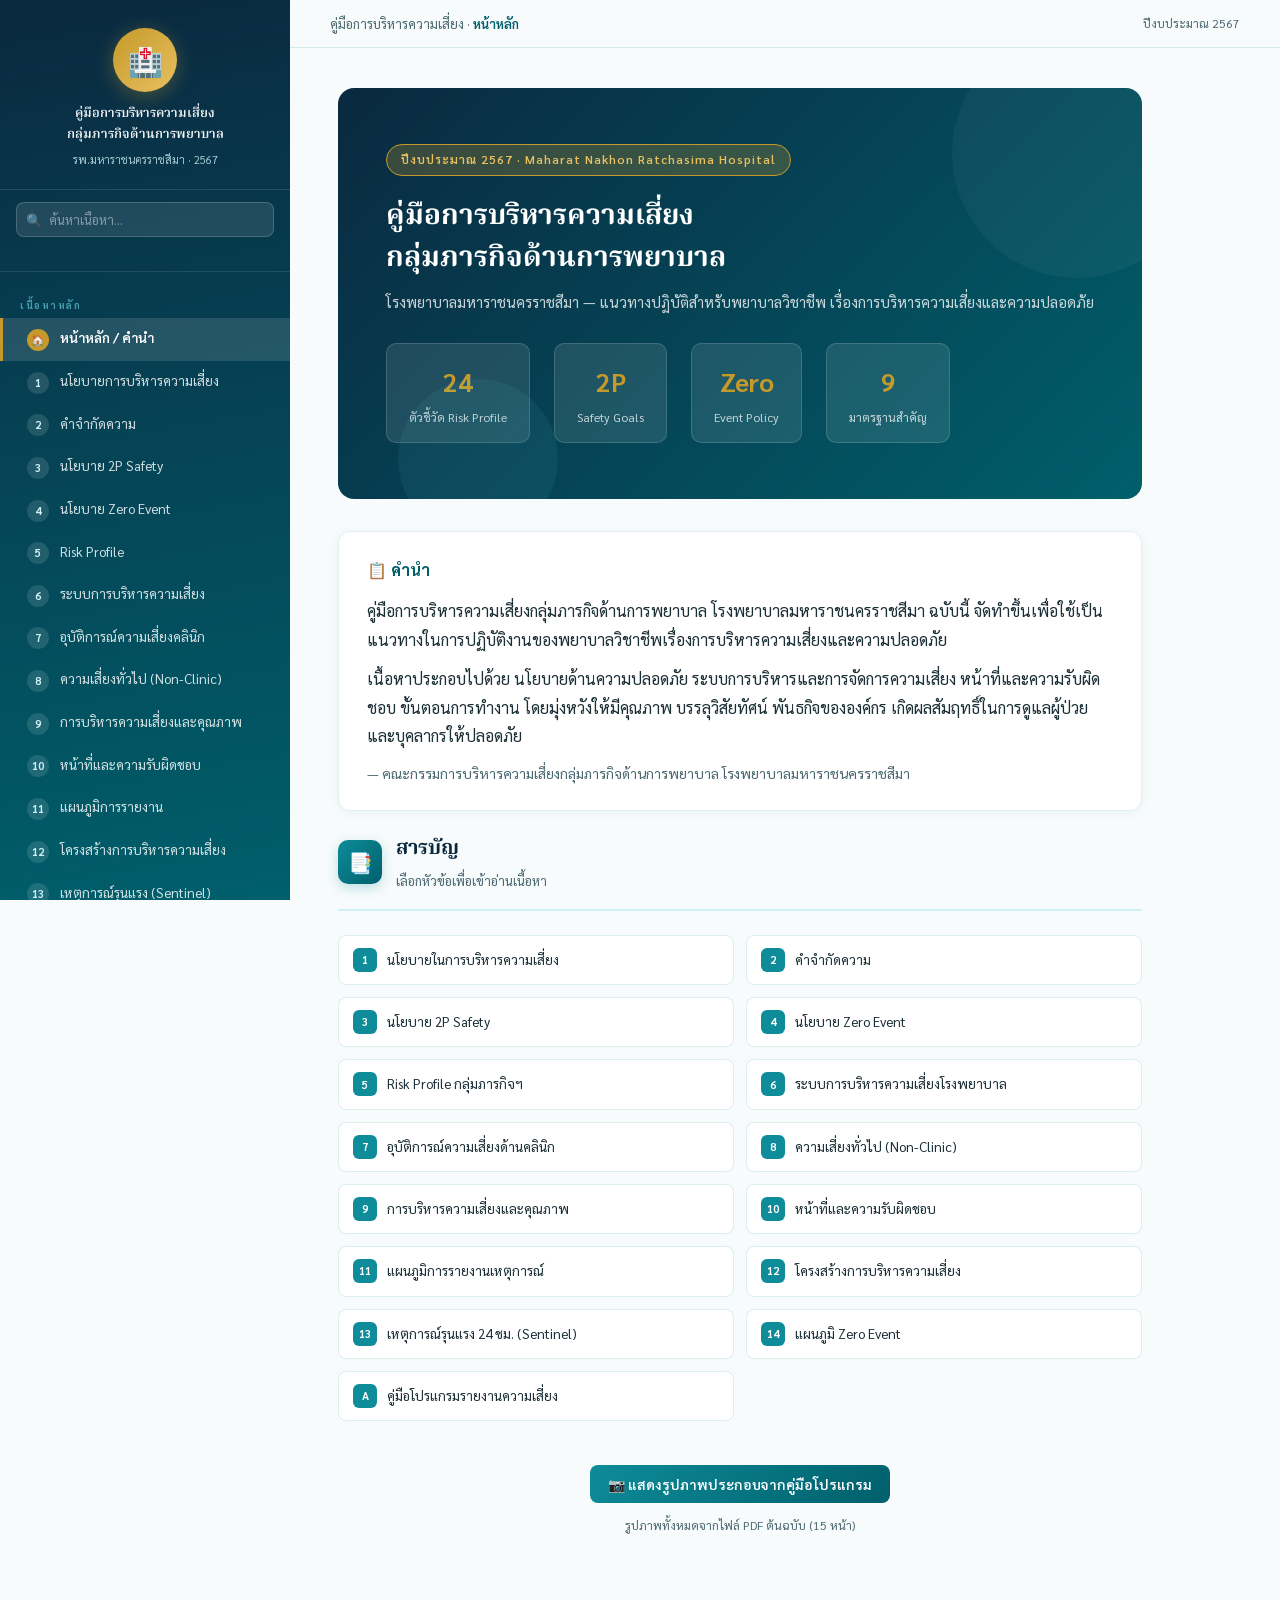
==== commit e71ca152: "Add files via upload" ====
--- a/index.html
+++ b/index.html
@@ -81,6 +81,115 @@
     font-size: 11px;
     margin-top: 4px;
     opacity: 0.8;
+  }
+
+  /* ===== SEARCH BOX ===== */
+  .sidebar-search {
+    padding: 12px 16px;
+    border-bottom: 1px solid rgba(255,255,255,0.1);
+  }
+
+  .search-input-wrap {
+    position: relative;
+    display: flex;
+    align-items: center;
+  }
+
+  .search-icon {
+    position: absolute;
+    left: 10px;
+    font-size: 13px;
+    opacity: 0.6;
+    pointer-events: none;
+  }
+
+  #sidebar-search-input {
+    width: 100%;
+    background: rgba(255,255,255,0.1);
+    border: 1px solid rgba(255,255,255,0.18);
+    border-radius: 8px;
+    padding: 8px 30px 8px 32px;
+    color: #fff;
+    font-family: 'Sarabun', sans-serif;
+    font-size: 13px;
+    outline: none;
+    transition: all 0.2s;
+  }
+
+  #sidebar-search-input::placeholder { color: rgba(255,255,255,0.45); }
+
+  #sidebar-search-input:focus {
+    background: rgba(255,255,255,0.15);
+    border-color: var(--teal-light);
+    box-shadow: 0 0 0 2px rgba(94,200,212,0.2);
+  }
+
+  #search-clear-btn {
+    position: absolute;
+    right: 8px;
+    background: none;
+    border: none;
+    color: rgba(255,255,255,0.5);
+    cursor: pointer;
+    font-size: 14px;
+    line-height: 1;
+    padding: 2px;
+    display: none;
+  }
+
+  #search-clear-btn:hover { color: #fff; }
+
+  #search-results-count {
+    font-size: 11px;
+    color: var(--teal-pale);
+    margin-top: 6px;
+    padding-left: 2px;
+    min-height: 16px;
+  }
+
+  .nav-item.search-hidden { display: none; }
+  .nav-item.search-match { background: rgba(197,154,42,0.15); border-left-color: var(--gold); }
+
+  mark.search-highlight {
+    background: var(--gold);
+    color: var(--navy);
+    border-radius: 2px;
+    padding: 0 1px;
+    font-weight: 700;
+  }
+
+  .search-result-section {
+    display: block;
+    padding: 6px 20px 6px 24px;
+    background: rgba(94,200,212,0.08);
+    border-left: 3px solid var(--teal-light);
+    color: rgba(255,255,255,0.85);
+    font-size: 12.5px;
+    cursor: pointer;
+    line-height: 1.5;
+    transition: all 0.2s;
+  }
+
+  .search-result-section:hover {
+    background: rgba(94,200,212,0.18);
+    color: #fff;
+  }
+
+  .search-result-label {
+    font-size: 10px;
+    color: var(--teal-light);
+    font-weight: 700;
+    letter-spacing: 0.5px;
+    display: block;
+    margin-bottom: 1px;
+  }
+
+  #search-no-result {
+    display: none;
+    padding: 10px 20px;
+    font-size: 12.5px;
+    color: rgba(255,255,255,0.45);
+    text-align: center;
   }
 
   nav { flex: 1; padding: 12px 0; }
@@ -783,7 +892,16 @@
     <div class="sidebar-title">คู่มือการบริหารความเสี่ยง<br>กลุ่มภารกิจด้านการพยาบาล</div>
     <div class="sidebar-subtitle">รพ.มหาราชนครราชสีมา · 2567</div>
   </div>
-  <nav>
+  <div class="sidebar-search">
+    <div class="search-input-wrap">
+      <span class="search-icon">🔍</span>
+      <input type="text" id="sidebar-search-input" placeholder="ค้นหาเนื้อหา..." autocomplete="off" oninput="handleSearch(this.value)">
+      <button id="search-clear-btn" onclick="clearSearch()" title="ล้างการค้นหา">✕</button>
+    </div>
+    <div id="search-results-count"></div>
+  </div>
+
+  <nav id="sidebar-nav">
     <div class="nav-section-label">เนื้อหาหลัก</div>
     <a class="nav-item active" onclick="showSection('home')"><span class="nav-num">🏠</span> หน้าหลัก / คำนำ</a>
     <a class="nav-item" onclick="showSection('sec1')"><span class="nav-num">1</span> นโยบายการบริหารความเสี่ยง</a>
@@ -1821,10 +1939,186 @@
     document.body.style.overflow = '';
   }
 
+  // ===== SEARCH FUNCTIONALITY =====
+  const searchIndex = [
+    { id: 'home',  label: 'หน้าหลัก / คำนำ' },
+    { id: 'sec1',  label: '1. นโยบายการบริหารความเสี่ยง' },
+    { id: 'sec2',  label: '2. คำจำกัดความ' },
+    { id: 'sec3',  label: '3. นโยบาย 2P Safety' },
+    { id: 'sec4',  label: '4. นโยบาย Zero Event' },
+    { id: 'sec5',  label: '5. Risk Profile' },
+    { id: 'sec6',  label: '6. ระบบการบริหารความเสี่ยง' },
+    { id: 'sec7',  label: '7. อุบัติการณ์ความเสี่ยงคลินิก' },
+    { id: 'sec8',  label: '8. ความเสี่ยงทั่วไป Non-Clinic' },
+    { id: 'sec9',  label: '9. การบริหารความเสี่ยงและคุณภาพ' },
+    { id: 'sec10', label: '10. หน้าที่และความรับผิดชอบ' },
+    { id: 'sec11', label: '11. แผนภูมิการรายงาน' },
+    { id: 'sec12', label: '12. โครงสร้างการบริหารความเสี่ยง' },
+    { id: 'sec13', label: '13. เหตุการณ์รุนแรง Sentinel' },
+    { id: 'sec14', label: '14. แผนภูมิ Zero Event' },
+    { id: 'sec15', label: 'ภาคผนวก คู่มือโปรแกรมรายงานความเสี่ยง' },
+  ];
+
+  // Build full-text index from section content
+  const sectionContent = {};
+  function buildContentIndex() {
+    searchIndex.forEach(item => {
+      const el = document.getElementById(item.id);
+      if (el) {
+        sectionContent[item.id] = el.innerText || el.textContent || '';
+      }
+    });
+  }
+
+  let searchTimeout = null;
+  let currentHighlights = [];
+
+  function handleSearch(query) {
+    clearTimeout(searchTimeout);
+    searchTimeout = setTimeout(() => performSearch(query), 180);
+    document.getElementById('search-clear-btn').style.display = query ? 'block' : 'none';
+  }
+
+  function performSearch(query) {
+    const q = query.trim().toLowerCase();
+    const countEl = document.getElementById('search-results-count');
+    const navItems = document.querySelectorAll('#sidebar-nav .nav-item');
+
+    // Remove previous content highlights
+    removeHighlights();
+
+    if (!q) {
+      navItems.forEach(n => n.classList.remove('search-hidden', 'search-match'));
+      document.querySelectorAll('.nav-section-label, #search-no-result').forEach(el => {
+        el.style.display = '';
+      });
+      countEl.textContent = '';
+      return;
+    }
+
+    if (!Object.keys(sectionContent).length) buildContentIndex();
+
+    let matchCount = 0;
+
+    navItems.forEach(n => {
+      const onclick = n.getAttribute('onclick') || '';
+      const match = onclick.match(/showSection\('([^']+)'\)/);
+      const secId = match ? match[1] : null;
+
+      const labelMatch = n.textContent.toLowerCase().includes(q);
+      const contentMatch = secId && sectionContent[secId] && sectionContent[secId].toLowerCase().includes(q);
+
+      if (labelMatch || contentMatch) {
+        n.classList.remove('search-hidden');
+        n.classList.add('search-match');
+        matchCount++;
+      } else {
+        n.classList.add('search-hidden');
+        n.classList.remove('search-match');
+      }
+    });
+
+    // Hide section labels if all items under them are hidden
+    document.querySelectorAll('.nav-section-label').forEach(label => {
+      let next = label.nextElementSibling;
+      let hasVisible = false;
+      while (next && !next.classList.contains('nav-section-label')) {
+        if (!next.classList.contains('search-hidden') && next.classList.contains('nav-item')) {
+          hasVisible = true;
+          break;
+        }
+        next = next.nextElementSibling;
+      }
+      label.style.display = hasVisible ? '' : 'none';
+    });
+
+    // Highlight in active section content
+    highlightInContent(q);
+
+    if (matchCount === 0) {
+      countEl.textContent = 'ไม่พบผลลัพธ์';
+      countEl.style.color = 'rgba(255,120,120,0.8)';
+    } else {
+      countEl.textContent = `พบ ${matchCount} หมวด`;
+      countEl.style.color = 'var(--teal-pale)';
+    }
+  }
+
+  function highlightInContent(q) {
+    const activeSection = document.querySelector('.section.active');
+    if (!activeSection || !q) return;
+
+    const walker = document.createTreeWalker(activeSection, NodeFilter.SHOW_TEXT, {
+      acceptNode: node => {
+        if (!node.nodeValue.trim()) return NodeFilter.FILTER_REJECT;
+        if (['SCRIPT','STYLE','MARK'].includes(node.parentNode.tagName)) return NodeFilter.FILTER_REJECT;
+        return NodeFilter.FILTER_ACCEPT;
+      }
+    });
+
+    const nodes = [];
+    while (walker.nextNode()) nodes.push(walker.currentNode);
+
+    nodes.forEach(node => {
+      const idx = node.nodeValue.toLowerCase().indexOf(q);
+      if (idx === -1) return;
+
+      const mark = document.createElement('mark');
+      mark.className = 'search-highlight';
+      const range = document.createRange();
+      range.setStart(node, idx);
+      range.setEnd(node, idx + q.length);
+      range.surroundContents(mark);
+      currentHighlights.push(mark);
+    });
+
+    // Scroll to first highlight
+    if (currentHighlights.length > 0) {
+      currentHighlights[0].scrollIntoView({ behavior: 'smooth', block: 'center' });
+    }
+  }
+
+  function removeHighlights() {
+    currentHighlights.forEach(mark => {
+      if (mark.parentNode) {
+        const text = document.createTextNode(mark.textContent);
+        mark.parentNode.replaceChild(text, mark);
+      }
+    });
+    currentHighlights = [];
+    // Normalize merged text nodes
+    document.querySelectorAll('.section.active').forEach(s => s.normalize());
+  }
+
+  function clearSearch() {
+    const input = document.getElementById('sidebar-search-input');
+    input.value = '';
+    handleSearch('');
+    input.focus();
+  }
+
+  // Re-highlight when section changes (wrap original showSection)
+  const _origShowSection = showSection;
+  showSection = function(id) {
+    removeHighlights();
+    _origShowSection(id);
+    const q = document.getElementById('sidebar-search-input').value.trim().toLowerCase();
+    if (q) setTimeout(() => highlightInContent(q), 100);
+  };
+
+  // Build index on load
+  window.addEventListener('load', buildContentIndex);
+
   document.addEventListener('keydown', function(e) {
-    if (e.key === 'Escape') closeLightbox();
+    if (e.key === 'Escape') {
+      closeLightbox();
+      const searchInput = document.getElementById('sidebar-search-input');
+      if (searchInput && document.activeElement === searchInput && searchInput.value) {
+        clearSearch();
+      }
+    }
   });
 
 </script>
 </body>
-</html>
+</html>
